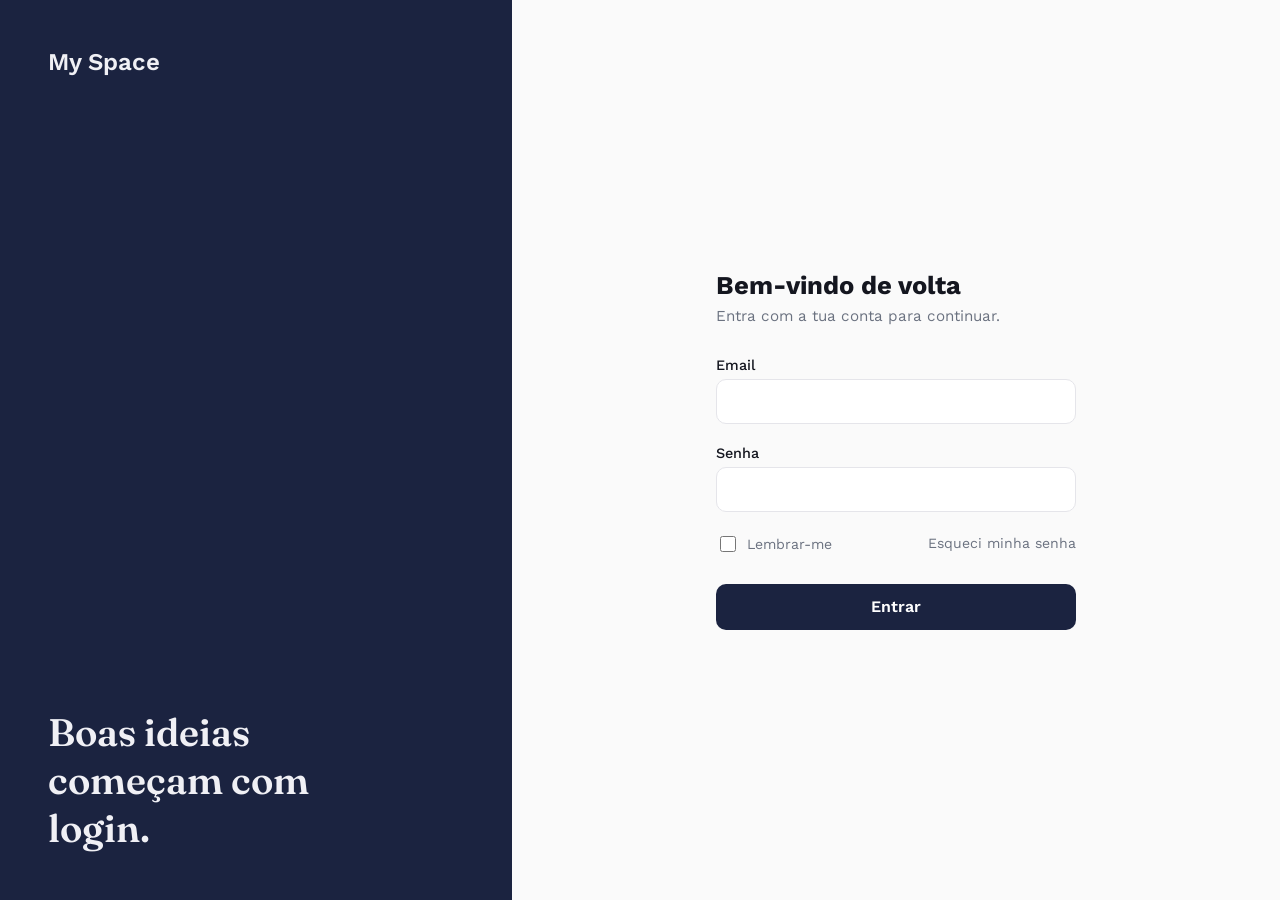
==== index.html @ aa0b4413 "add initial HTML and CSS for login page layout" ====
<!DOCTYPE html>
<html lang="pt">
<head>
  <meta charset="UTF-8">
  <meta name="viewport" content="width=device-width, initial-scale=1.0">
  <title>Login</title>
  <link rel="stylesheet" href="style.css">
</head>
<body>

  <div class="login-screen">

    <aside class="brand-panel">
      <p class="brand-mark">My Space</p>
      <h1 class="brand-headline">Boas ideias<br>começam com<br>login.</h1>
    </aside>

    <main class="form-panel">
      <form class="login-form" action="#" method="post">

        <h2>Bem-vindo de volta</h2>
        <p class="subtitle">Entra com a tua conta para continuar.</p>

        <div class="input-group">
          <label for="email">Email</label>
          <input type="email" id="email" name="email" autocomplete="email" required>
        </div>

        <div class="input-group">
          <label for="senha">Senha</label>
          <input type="password" id="senha" name="senha" autocomplete="current-password" required>
        </div>

        <div class="form-row">
          <label class="checkbox-label">
            <input type="checkbox" id="lembrar" name="lembrar">
            Lembrar-me
          </label>
          <a href="#" class="forgot-link">Esqueci minha senha</a>
        </div>

        <button type="submit">Entrar</button>

      </form>
    </main>

  </div>

</body>
</html>
---- style.css ----
@import url('https://fonts.googleapis.com/css2?family=Fraunces:wght@600&family=Work+Sans:wght@400;500;600&display=swap');

:root {
  --panel-dark: #1B2340;
  --panel-light: #FAFAFA;
  --text-dark: #14161F;
  --text-muted: #6B7280;
  --accent: #E3A83B;
  --border: #E5E5EA;
}

* {
  box-sizing: border-box;
}

body {
  margin: 0;
  font-family: 'Work Sans', sans-serif;
  color: var(--text-dark);
}

.login-screen {
  display: flex;
  min-height: 100vh;
}

/* --- Painel esquerdo: identidade --- */
.brand-panel {
  background: var(--panel-dark);
  color: #F0F0F5;
  flex: 0 0 40%;
  padding: 3rem;
  display: flex;
  flex-direction: column;
  justify-content: space-between;
}

.brand-mark {
  font-weight: 600;
  font-size: 1.5rem;
  margin: 0;
}

.brand-headline {
  font-family: 'Fraunces', serif;
  font-weight: 600;
  font-size: 2.4rem;
  line-height: 1.25;
  margin: 0;
}

/* --- Painel direito: formulário --- */
.form-panel {
  background: var(--panel-light);
  flex: 1;
  display: flex;
  align-items: center;
  justify-content: center;
  padding: 2rem;
}

.login-form {
  width: 100%;
  max-width: 360px;
}

.login-form h2 {
  margin: 0 0 0.4rem 0;
  font-size: 1.6rem;
}

.subtitle {
  margin: 0 0 2rem 0;
  color: var(--text-muted);
  font-size: 0.95rem;
}

.input-group {
  margin-bottom: 1.3rem;
}

.input-group label {
  display: block;
  margin-bottom: 0.4rem;
  font-size: 0.9rem;
  font-weight: 500;
}

.input-group input {
  width: 100%;
  padding: 0.75rem 1rem;
  border: 1px solid var(--border);
  border-radius: 10px;
  font-size: 1rem;
  font-family: inherit;
  transition: border-color 0.15s ease, box-shadow 0.15s ease;
}

.input-group input:focus {
  outline: none;
  border-color: var(--accent);
  box-shadow: 0 0 0 3px rgba(227, 168, 59, 0.25);
}

/* --- Lembrar-me + Esqueci minha senha --- */
.form-row {
  display: flex;
  align-items: center;
  justify-content: space-between;
  margin-bottom: 1.8rem;
  font-size: 0.88rem;
}

.checkbox-label {
  display: flex;
  align-items: center;
  gap: 0.5rem;
  color: var(--text-muted);
  cursor: pointer;
}

.checkbox-label input {
  accent-color: var(--accent);
  width: 16px;
  height: 16px;
}

.forgot-link {
  color: var(--text-muted);
  text-decoration: none;
  border-bottom: 1px solid transparent;
  transition: border-color 0.15s ease, color 0.15s ease;
}

.forgot-link:hover,
.forgot-link:focus-visible {
  color: var(--accent);
  border-color: var(--accent);
}

/* --- Botão --- */
button[type="submit"] {
  width: 100%;
  padding: 0.85rem;
  background: var(--panel-dark);
  color: #fff;
  border: none;
  border-radius: 10px;
  font-size: 1rem;
  font-weight: 600;
  font-family: inherit;
  cursor: pointer;
  transition: box-shadow 0.15s ease, transform 0.1s ease;
}

button[type="submit"]:hover {
  box-shadow: 0 6px 18px rgba(227, 168, 59, 0.35);
}

button[type="submit"]:focus-visible {
  outline: 2px solid var(--accent);
  outline-offset: 2px;
}

button[type="submit"]:active {
  transform: translateY(1px);
}

/* --- Responsivo: painel escuro vira faixa no topo --- */
@media (max-width: 768px) {
  .login-screen {
    flex-direction: column;
  }

  .brand-panel {
    flex: none;
    padding: 1.5rem;
  }

  .brand-headline {
    display: none;
  }

  .form-panel {
    padding: 2.5rem 1.5rem;
  }
}

@media (prefers-reduced-motion: reduce) {
  button[type="submit"],
  .forgot-link,
  .input-group input {
    transition: none;
  }
}
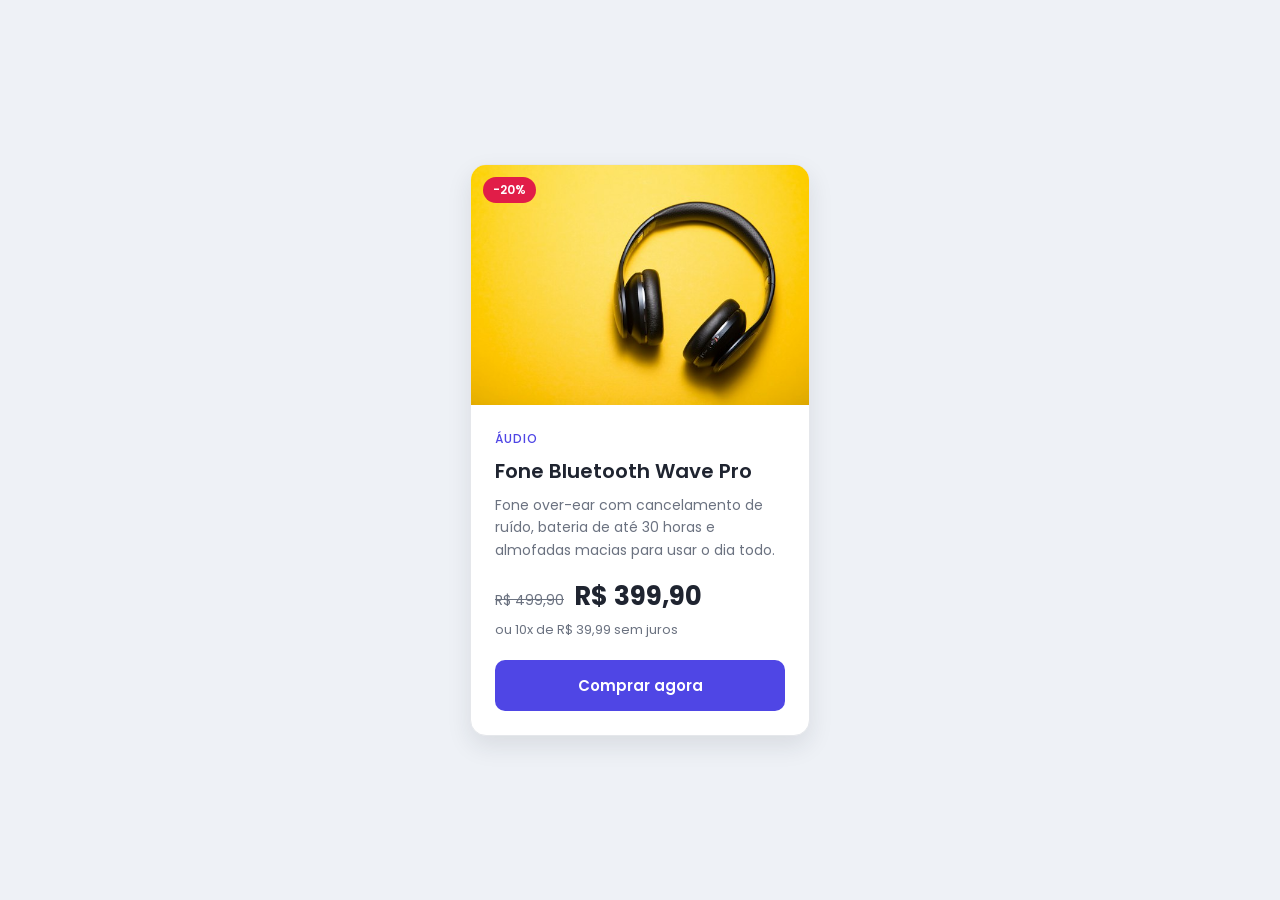
==== commit 8f56ff7f: "Create product card" ====
--- a/index.html
+++ b/index.html
@@ -1,50 +1,42 @@
 <!DOCTYPE html>
-<html lang="pt">
+<html lang="pt-BR">
 <head>
-  <meta charset="UTF-8">
-  <meta name="viewport" content="width=device-width, initial-scale=1.0">
-  <title>Login</title>
-  <link rel="stylesheet" href="style.css">
+    <meta charset="UTF-8">
+    <meta name="viewport" content="width=device-width, initial-scale=1.0">
+    <title>Card de Produto</title>
+
+    <link rel="preconnect" href="https://fonts.googleapis.com">
+    <link rel="preconnect" href="https://fonts.gstatic.com" crossorigin>
+    <link href="https://fonts.googleapis.com/css2?family=Poppins:wght@400;500;600;700&display=swap" rel="stylesheet">
+
+    <link rel="stylesheet" href="css/style.css">
 </head>
 <body>
 
-  <div class="login-screen">
+    <main class="container">
+        <article class="card">
+            <div class="card-imagem">
+                <span class="selo">-20%</span>
+                <img src="img/fone.jpg" alt="Fone de ouvido preto sobre fundo amarelo">
+            </div>
 
-    <aside class="brand-panel">
-      <p class="brand-mark">My Space</p>
-      <h1 class="brand-headline">Boas ideias<br>começam com<br>login.</h1>
-    </aside>
+            <div class="card-conteudo">
+                <span class="categoria">Áudio</span>
+                <h2 class="titulo">Fone Bluetooth Wave Pro</h2>
+                <p class="descricao">
+                    Fone over-ear com cancelamento de ruído, bateria de até 30 horas e almofadas macias para usar o dia todo.
+                </p>
 
-    <main class="form-panel">
-      <form class="login-form" action="#" method="post">
+                <div class="precos">
+                    <span class="preco-antigo">R$ 499,90</span>
+                    <span class="preco">R$ 399,90</span>
+                </div>
+                <p class="parcelas">ou 10x de R$ 39,99 sem juros</p>
 
-        <h2>Bem-vindo de volta</h2>
-        <p class="subtitle">Entra com a tua conta para continuar.</p>
-
-        <div class="input-group">
-          <label for="email">Email</label>
-          <input type="email" id="email" name="email" autocomplete="email" required>
-        </div>
-
-        <div class="input-group">
-          <label for="senha">Senha</label>
-          <input type="password" id="senha" name="senha" autocomplete="current-password" required>
-        </div>
-
-        <div class="form-row">
-          <label class="checkbox-label">
-            <input type="checkbox" id="lembrar" name="lembrar">
-            Lembrar-me
-          </label>
-          <a href="#" class="forgot-link">Esqueci minha senha</a>
-        </div>
-
-        <button type="submit">Entrar</button>
-
-      </form>
+                <button class="botao" type="button">Comprar agora</button>
+            </div>
+        </article>
     </main>
-
-  </div>
 
 </body>
 </html>
--- a/css/style.css
+++ b/css/style.css
@@ -0,0 +1,170 @@
+/* reset basico */
+* {
+    margin: 0;
+    padding: 0;
+    box-sizing: border-box;
+}
+
+:root {
+    --cor-fundo: #eef1f6;
+    --cor-card: #ffffff;
+    --cor-texto: #1f2430;
+    --cor-texto-suave: #6b7280;
+    --cor-principal: #4f46e5;
+    --cor-principal-hover: #4338ca;
+    --cor-destaque: #e11d48;
+}
+
+body {
+    font-family: 'Poppins', sans-serif;
+    background-color: var(--cor-fundo);
+    color: var(--cor-texto);
+    min-height: 100vh;
+}
+
+.container {
+    min-height: 100vh;
+    display: flex;
+    justify-content: center;
+    align-items: center;
+    padding: 40px 16px;
+}
+
+/* card */
+.card {
+    width: 100%;
+    max-width: 340px;
+    background-color: var(--cor-card);
+    border: 1px solid #e5e7eb;
+    border-radius: 16px;
+    box-shadow: 0 10px 25px rgba(31, 36, 48, 0.1);
+    overflow: hidden;
+    transition: transform 0.3s, box-shadow 0.3s;
+}
+
+.card:hover {
+    transform: translateY(-6px);
+    box-shadow: 0 18px 35px rgba(31, 36, 48, 0.18);
+}
+
+.card-imagem {
+    position: relative;
+    background-color: #f3f4f6;
+}
+
+.card-imagem img {
+    display: block;
+    width: 100%;
+    height: 240px;
+    object-fit: cover;
+}
+
+.selo {
+    position: absolute;
+    top: 12px;
+    left: 12px;
+    padding: 4px 10px;
+    background-color: var(--cor-destaque);
+    color: #fff;
+    font-size: 12px;
+    font-weight: 600;
+    border-radius: 20px;
+}
+
+.card-conteudo {
+    padding: 20px 24px 24px;
+}
+
+.categoria {
+    display: inline-block;
+    margin-bottom: 8px;
+    font-size: 12px;
+    font-weight: 500;
+    color: var(--cor-principal);
+    text-transform: uppercase;
+    letter-spacing: 1px;
+}
+
+.titulo {
+    margin-bottom: 8px;
+    font-size: 20px;
+    font-weight: 600;
+}
+
+.descricao {
+    margin-bottom: 16px;
+    font-size: 14px;
+    line-height: 1.6;
+    color: var(--cor-texto-suave);
+}
+
+.precos {
+    display: flex;
+    align-items: baseline;
+    gap: 10px;
+}
+
+.preco-antigo {
+    font-size: 14px;
+    color: var(--cor-texto-suave);
+    text-decoration: line-through;
+}
+
+.preco {
+    font-size: 26px;
+    font-weight: 700;
+    color: var(--cor-texto);
+}
+
+.parcelas {
+    margin: 4px 0 20px;
+    font-size: 13px;
+    color: var(--cor-texto-suave);
+}
+
+.botao {
+    width: 100%;
+    padding: 14px;
+    border: none;
+    border-radius: 10px;
+    background-color: var(--cor-principal);
+    color: #fff;
+    font-family: inherit;
+    font-size: 15px;
+    font-weight: 600;
+    cursor: pointer;
+    transition: background-color 0.2s, transform 0.2s;
+}
+
+.botao:hover {
+    background-color: var(--cor-principal-hover);
+    transform: scale(1.02);
+}
+
+.botao:active {
+    transform: scale(0.98);
+}
+
+.botao:focus-visible {
+    outline: 3px solid #a5b4fc;
+    outline-offset: 2px;
+}
+
+/* telas pequenas */
+@media (max-width: 400px) {
+    .card-imagem img {
+        height: 200px;
+    }
+
+    .card-conteudo {
+        padding: 16px;
+    }
+
+    .titulo {
+        font-size: 18px;
+    }
+
+    .preco {
+        font-size: 22px;
+    }
+}
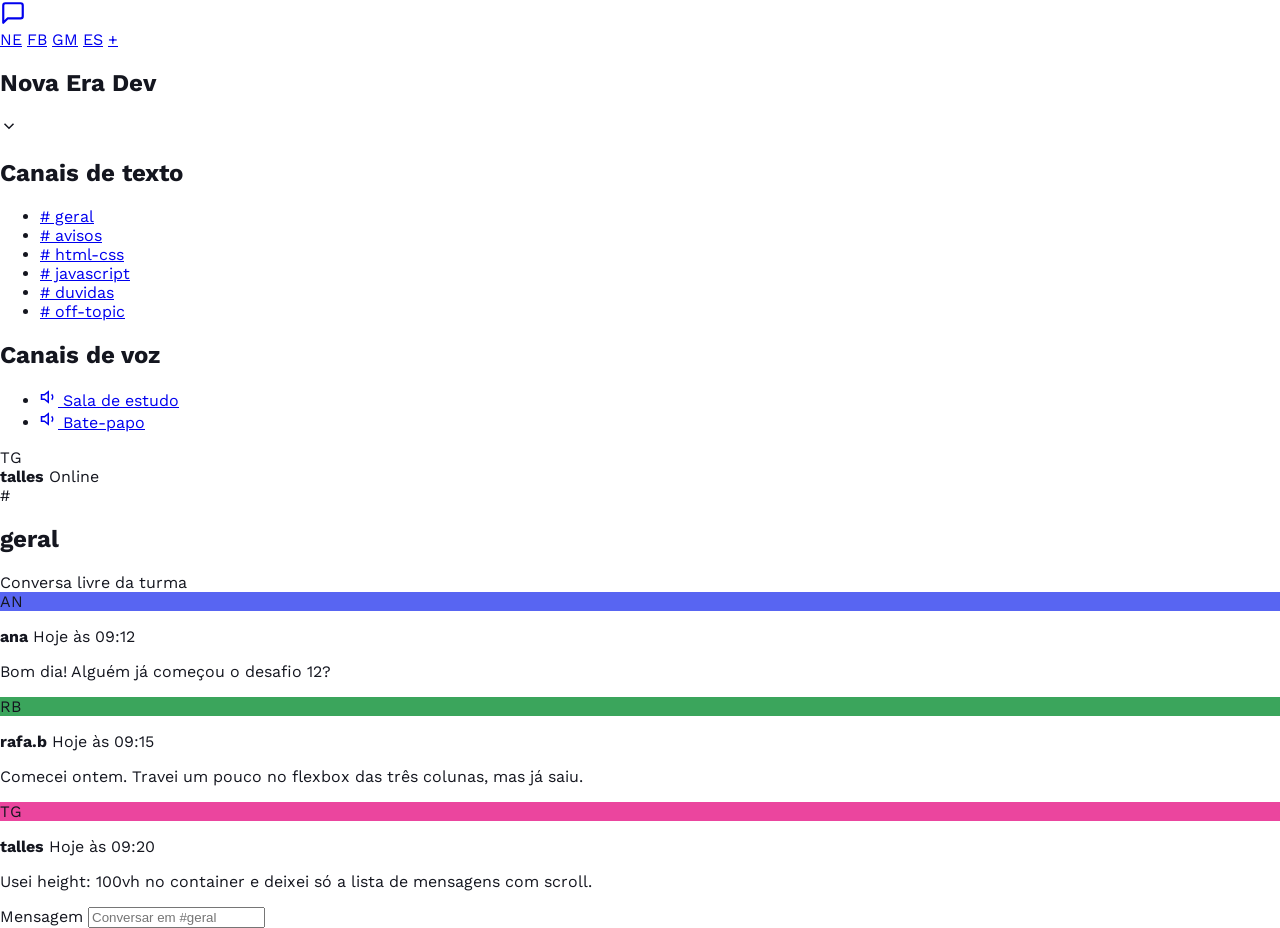
==== commit ab55d6ac: "add initial HTML structure for Discord clone" ====
--- a/index.html
+++ b/index.html
@@ -1,42 +1,131 @@
 <!DOCTYPE html>
 <html lang="pt-BR">
 <head>
-    <meta charset="UTF-8">
-    <meta name="viewport" content="width=device-width, initial-scale=1.0">
-    <title>Card de Produto</title>
-
-    <link rel="preconnect" href="https://fonts.googleapis.com">
-    <link rel="preconnect" href="https://fonts.gstatic.com" crossorigin>
-    <link href="https://fonts.googleapis.com/css2?family=Poppins:wght@400;500;600;700&display=swap" rel="stylesheet">
-
-    <link rel="stylesheet" href="css/style.css">
+  <meta charset="UTF-8">
+  <meta name="viewport" content="width=device-width, initial-scale=1.0">
+  <title>Discord Clone</title>
+  <link rel="preconnect" href="https://fonts.googleapis.com">
+  <link rel="preconnect" href="https://fonts.gstatic.com" crossorigin>
+  <link href="https://fonts.googleapis.com/css2?family=Noto+Sans:wght@400;500;600;700&display=swap" rel="stylesheet">
+  <link rel="stylesheet" href="style.css">
 </head>
 <body>
+  <div class="app">
 
-    <main class="container">
-        <article class="card">
-            <div class="card-imagem">
-                <span class="selo">-20%</span>
-                <img src="img/fone.jpg" alt="Fone de ouvido preto sobre fundo amarelo">
-            </div>
+    <!-- coluna 1: servidores -->
+    <nav class="servers" aria-label="Servidores">
+      <a href="#" class="server-icon home" title="Mensagens diretas">
+        <svg width="26" height="26" viewBox="0 0 24 24" fill="none" stroke="currentColor" stroke-width="2" stroke-linecap="round" stroke-linejoin="round" aria-hidden="true">
+          <path d="M21 15a2 2 0 0 1-2 2H7l-4 4V5a2 2 0 0 1 2-2h14a2 2 0 0 1 2 2z"/>
+        </svg>
+      </a>
 
-            <div class="card-conteudo">
-                <span class="categoria">Áudio</span>
-                <h2 class="titulo">Fone Bluetooth Wave Pro</h2>
-                <p class="descricao">
-                    Fone over-ear com cancelamento de ruído, bateria de até 30 horas e almofadas macias para usar o dia todo.
-                </p>
+      <div class="servers-divider"></div>
 
-                <div class="precos">
-                    <span class="preco-antigo">R$ 499,90</span>
-                    <span class="preco">R$ 399,90</span>
-                </div>
-                <p class="parcelas">ou 10x de R$ 39,99 sem juros</p>
+      <a href="#" class="server-icon active" title="Nova Era Dev">NE</a>
+      <a href="#" class="server-icon" title="Front-end Brasil">FB</a>
+      <a href="#" class="server-icon" title="Games">GM</a>
+      <a href="#" class="server-icon" title="Estudos">ES</a>
 
-                <button class="botao" type="button">Comprar agora</button>
-            </div>
+      <a href="#" class="server-icon add" title="Adicionar servidor">+</a>
+    </nav>
+
+    <!-- coluna 2: canais -->
+    <aside class="channels">
+      <header class="channels-header">
+        <h1>Nova Era Dev</h1>
+        <svg width="18" height="18" viewBox="0 0 24 24" fill="none" stroke="currentColor" stroke-width="2" aria-hidden="true">
+          <polyline points="6 9 12 15 18 9"/>
+        </svg>
+      </header>
+
+      <div class="channels-list">
+        <section class="channel-group">
+          <h2 class="channel-group-title">Canais de texto</h2>
+          <ul>
+            <li><a href="#" class="channel active"><span class="hash">#</span> geral</a></li>
+            <li><a href="#" class="channel"><span class="hash">#</span> avisos</a></li>
+            <li><a href="#" class="channel"><span class="hash">#</span> html-css</a></li>
+            <li><a href="#" class="channel"><span class="hash">#</span> javascript</a></li>
+            <li><a href="#" class="channel"><span class="hash">#</span> duvidas</a></li>
+            <li><a href="#" class="channel"><span class="hash">#</span> off-topic</a></li>
+          </ul>
+        </section>
+
+        <section class="channel-group">
+          <h2 class="channel-group-title">Canais de voz</h2>
+          <ul>
+            <li>
+              <a href="#" class="channel">
+                <svg width="18" height="18" viewBox="0 0 24 24" fill="none" stroke="currentColor" stroke-width="2" aria-hidden="true">
+                  <polygon points="11 5 6 9 2 9 2 15 6 15 11 19 11 5"/>
+                  <path d="M15.5 8.5a5 5 0 0 1 0 7"/>
+                </svg>
+                Sala de estudo
+              </a>
+            </li>
+            <li>
+              <a href="#" class="channel">
+                <svg width="18" height="18" viewBox="0 0 24 24" fill="none" stroke="currentColor" stroke-width="2" aria-hidden="true">
+                  <polygon points="11 5 6 9 2 9 2 15 6 15 11 19 11 5"/>
+                  <path d="M15.5 8.5a5 5 0 0 1 0 7"/>
+                </svg>
+                Bate-papo
+              </a>
+            </li>
+          </ul>
+        </section>
+      </div>
+
+      <footer class="user-panel">
+        <div class="avatar">TG</div>
+        <div class="user-info">
+          <strong>talles</strong>
+          <span>Online</span>
+        </div>
+      </footer>
+    </aside>
+
+    <!-- coluna 3: area principal -->
+    <main class="chat">
+      <header class="chat-header">
+        <span class="hash">#</span>
+        <h2>geral</h2>
+        <span class="chat-topic">Conversa livre da turma</span>
+      </header>
+
+      <div class="messages">
+        <article class="message">
+          <div class="avatar" style="background:#5865f2">AN</div>
+          <div>
+            <p class="message-meta"><strong>ana</strong> <time>Hoje às 09:12</time></p>
+            <p>Bom dia! Alguém já começou o desafio 12?</p>
+          </div>
         </article>
+
+        <article class="message">
+          <div class="avatar" style="background:#3ba55c">RB</div>
+          <div>
+            <p class="message-meta"><strong>rafa.b</strong> <time>Hoje às 09:15</time></p>
+            <p>Comecei ontem. Travei um pouco no flexbox das três colunas, mas já saiu.</p>
+          </div>
+        </article>
+
+        <article class="message">
+          <div class="avatar" style="background:#eb459e">TG</div>
+          <div>
+            <p class="message-meta"><strong>talles</strong> <time>Hoje às 09:20</time></p>
+            <p>Usei height: 100vh no container e deixei só a lista de mensagens com scroll.</p>
+          </div>
+        </article>
+      </div>
+
+      <form class="message-form" onsubmit="return false">
+        <label for="msg" class="sr-only">Mensagem</label>
+        <input type="text" id="msg" placeholder="Conversar em #geral">
+      </form>
     </main>
 
+  </div>
 </body>
 </html>
--- a/style.css
+++ b/style.css
@@ -0,0 +1,195 @@
+@import url('https://fonts.googleapis.com/css2?family=Fraunces:wght@600&family=Work+Sans:wght@400;500;600&display=swap');
+
+:root {
+  --panel-dark: #1B2340;
+  --panel-light: #FAFAFA;
+  --text-dark: #14161F;
+  --text-muted: #6B7280;
+  --accent: #E3A83B;
+  --border: #E5E5EA;
+}
+
+* {
+  box-sizing: border-box;
+}
+
+body {
+  margin: 0;
+  font-family: 'Work Sans', sans-serif;
+  color: var(--text-dark);
+}
+
+.login-screen {
+  display: flex;
+  min-height: 100vh;
+}
+
+/* --- Painel esquerdo: identidade --- */
+.brand-panel {
+  background: var(--panel-dark);
+  color: #F0F0F5;
+  flex: 0 0 40%;
+  padding: 3rem;
+  display: flex;
+  flex-direction: column;
+  justify-content: space-between;
+}
+
+.brand-mark {
+  font-weight: 600;
+  font-size: 1.5rem;
+  margin: 0;
+}
+
+.brand-headline {
+  font-family: 'Fraunces', serif;
+  font-weight: 600;
+  font-size: 2.4rem;
+  line-height: 1.25;
+  margin: 0;
+}
+
+/* --- Painel direito: formulário --- */
+.form-panel {
+  background: var(--panel-light);
+  flex: 1;
+  display: flex;
+  align-items: center;
+  justify-content: center;
+  padding: 2rem;
+}
+
+.login-form {
+  width: 100%;
+  max-width: 360px;
+}
+
+.login-form h2 {
+  margin: 0 0 0.4rem 0;
+  font-size: 1.6rem;
+}
+
+.subtitle {
+  margin: 0 0 2rem 0;
+  color: var(--text-muted);
+  font-size: 0.95rem;
+}
+
+.input-group {
+  margin-bottom: 1.3rem;
+}
+
+.input-group label {
+  display: block;
+  margin-bottom: 0.4rem;
+  font-size: 0.9rem;
+  font-weight: 500;
+}
+
+.input-group input {
+  width: 100%;
+  padding: 0.75rem 1rem;
+  border: 1px solid var(--border);
+  border-radius: 10px;
+  font-size: 1rem;
+  font-family: inherit;
+  transition: border-color 0.15s ease, box-shadow 0.15s ease;
+}
+
+.input-group input:focus {
+  outline: none;
+  border-color: var(--accent);
+  box-shadow: 0 0 0 3px rgba(227, 168, 59, 0.25);
+}
+
+/* --- Lembrar-me + Esqueci minha senha --- */
+.form-row {
+  display: flex;
+  align-items: center;
+  justify-content: space-between;
+  margin-bottom: 1.8rem;
+  font-size: 0.88rem;
+}
+
+.checkbox-label {
+  display: flex;
+  align-items: center;
+  gap: 0.5rem;
+  color: var(--text-muted);
+  cursor: pointer;
+}
+
+.checkbox-label input {
+  accent-color: var(--accent);
+  width: 16px;
+  height: 16px;
+}
+
+.forgot-link {
+  color: var(--text-muted);
+  text-decoration: none;
+  border-bottom: 1px solid transparent;
+  transition: border-color 0.15s ease, color 0.15s ease;
+}
+
+.forgot-link:hover,
+.forgot-link:focus-visible {
+  color: var(--accent);
+  border-color: var(--accent);
+}
+
+/* --- Botão --- */
+button[type="submit"] {
+  width: 100%;
+  padding: 0.85rem;
+  background: var(--panel-dark);
+  color: #fff;
+  border: none;
+  border-radius: 10px;
+  font-size: 1rem;
+  font-weight: 600;
+  font-family: inherit;
+  cursor: pointer;
+  transition: box-shadow 0.15s ease, transform 0.1s ease;
+}
+
+button[type="submit"]:hover {
+  box-shadow: 0 6px 18px rgba(227, 168, 59, 0.35);
+}
+
+button[type="submit"]:focus-visible {
+  outline: 2px solid var(--accent);
+  outline-offset: 2px;
+}
+
+button[type="submit"]:active {
+  transform: translateY(1px);
+}
+
+/* --- Responsivo: painel escuro vira faixa no topo --- */
+@media (max-width: 768px) {
+  .login-screen {
+    flex-direction: column;
+  }
+
+  .brand-panel {
+    flex: none;
+    padding: 1.5rem;
+  }
+
+  .brand-headline {
+    display: none;
+  }
+
+  .form-panel {
+    padding: 2.5rem 1.5rem;
+  }
+}
+
+@media (prefers-reduced-motion: reduce) {
+  button[type="submit"],
+  .forgot-link,
+  .input-group input {
+    transition: none;
+  }
+}
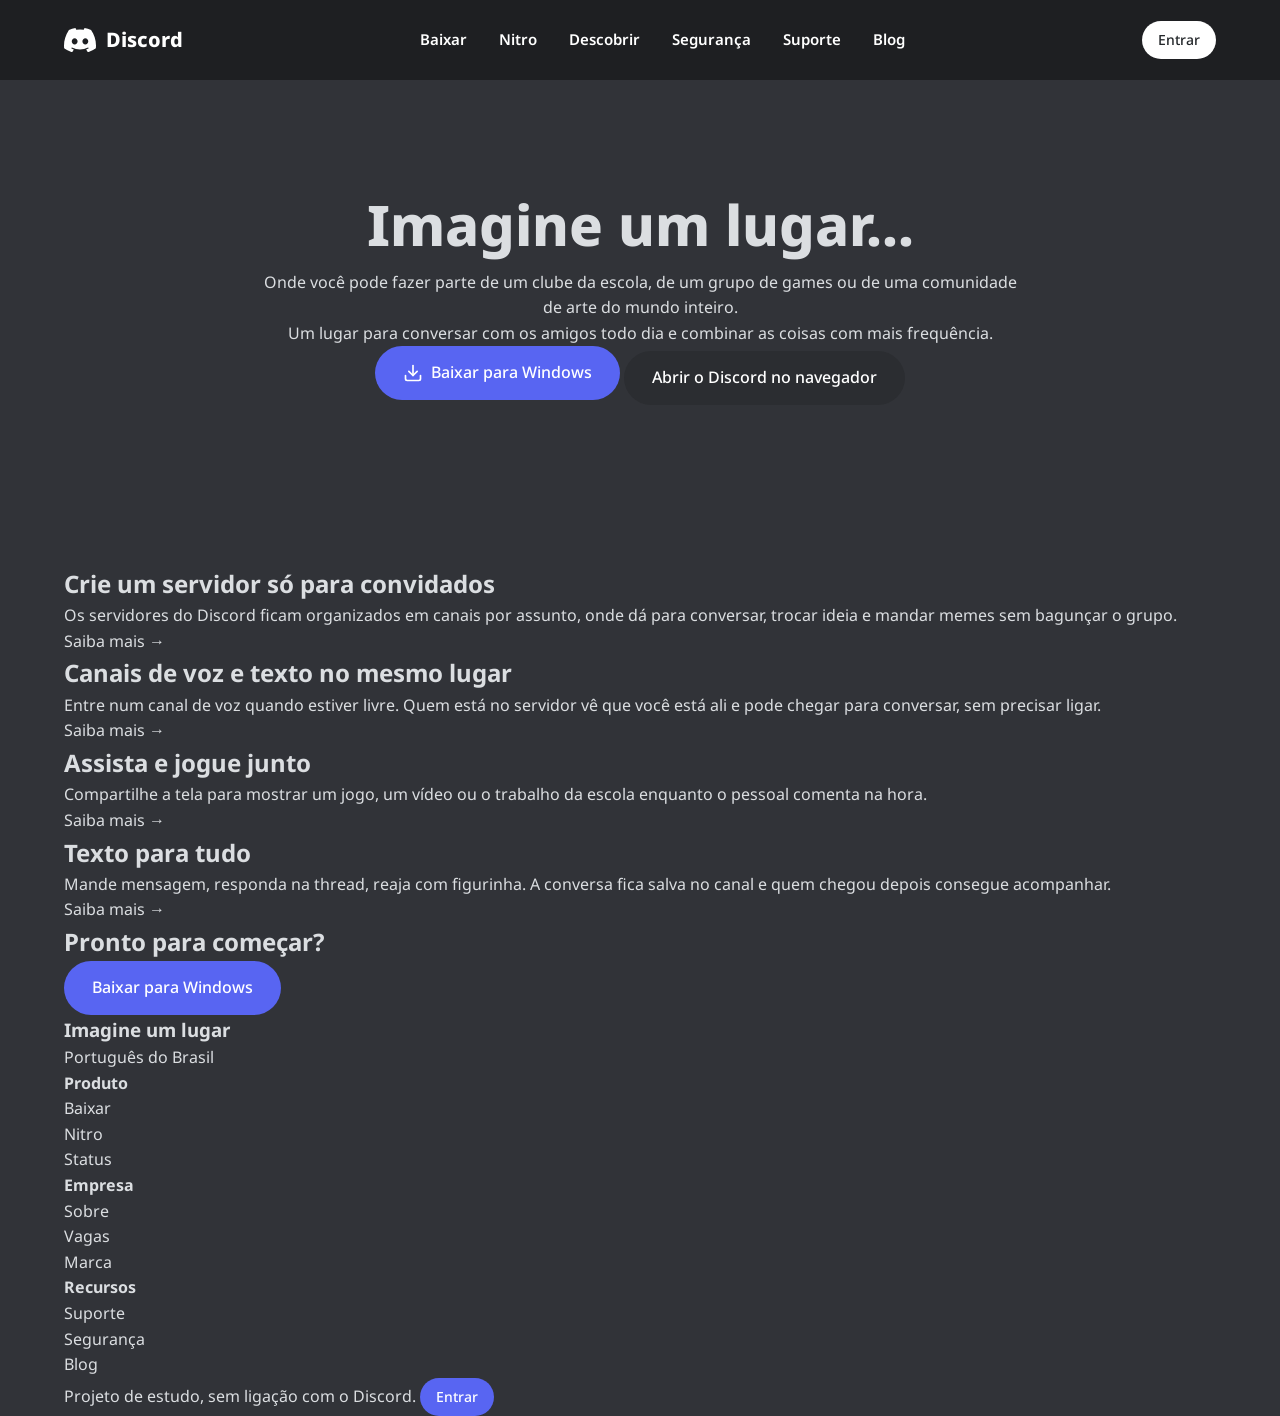
==== commit 835090db: "update README and add HTML/CSS structure for Discord clone project" ====
--- a/index.html
+++ b/index.html
@@ -3,129 +3,148 @@
 <head>
   <meta charset="UTF-8">
   <meta name="viewport" content="width=device-width, initial-scale=1.0">
-  <title>Discord Clone</title>
+  <title>Discord | Seu lugar para conversar</title>
   <link rel="preconnect" href="https://fonts.googleapis.com">
   <link rel="preconnect" href="https://fonts.gstatic.com" crossorigin>
-  <link href="https://fonts.googleapis.com/css2?family=Noto+Sans:wght@400;500;600;700&display=swap" rel="stylesheet">
-  <link rel="stylesheet" href="style.css">
+  <link href="https://fonts.googleapis.com/css2?family=Noto+Sans:wght@400;500;600;700;800&display=swap" rel="stylesheet">
+  <link rel="stylesheet" href="css/style.css">
 </head>
 <body>
-  <div class="app">
 
-    <!-- coluna 1: servidores -->
-    <nav class="servers" aria-label="Servidores">
-      <a href="#" class="server-icon home" title="Mensagens diretas">
-        <svg width="26" height="26" viewBox="0 0 24 24" fill="none" stroke="currentColor" stroke-width="2" stroke-linecap="round" stroke-linejoin="round" aria-hidden="true">
-          <path d="M21 15a2 2 0 0 1-2 2H7l-4 4V5a2 2 0 0 1 2-2h14a2 2 0 0 1 2 2z"/>
+  <header class="navbar">
+    <div class="container navbar-content">
+      <a href="index.html" class="logo">
+        <svg width="32" height="24" viewBox="0 0 24 18" fill="currentColor" aria-hidden="true">
+          <path d="M20.3 1.5A19.6 19.6 0 0 0 15.4 0l-.6 1.3a18 18 0 0 0-5.6 0L8.6 0a19.6 19.6 0 0 0-4.9 1.5C.6 6.2-.3 10.7.1 15.2a19.8 19.8 0 0 0 6 3l1.3-2.1a12.8 12.8 0 0 1-2-1l.5-.4a14 14 0 0 0 12.2 0l.5.4-2 1 1.3 2.1a19.7 19.7 0 0 0 6-3c.5-5.2-.9-9.7-3.6-13.7ZM8 12.4c-1.2 0-2.2-1.1-2.2-2.4S6.8 7.6 8 7.6s2.2 1.1 2.2 2.4-1 2.4-2.2 2.4Zm8 0c-1.2 0-2.2-1.1-2.2-2.4s1-2.4 2.2-2.4 2.2 1.1 2.2 2.4-1 2.4-2.2 2.4Z"/>
         </svg>
+        Discord
       </a>
 
-      <div class="servers-divider"></div>
+      <nav>
+        <ul class="nav-links">
+          <li><a href="#baixar">Baixar</a></li>
+          <li><a href="#recursos">Nitro</a></li>
+          <li><a href="#recursos">Descobrir</a></li>
+          <li><a href="#rodape">Segurança</a></li>
+          <li><a href="#rodape">Suporte</a></li>
+          <li><a href="#rodape">Blog</a></li>
+        </ul>
+      </nav>
 
-      <a href="#" class="server-icon active" title="Nova Era Dev">NE</a>
-      <a href="#" class="server-icon" title="Front-end Brasil">FB</a>
-      <a href="#" class="server-icon" title="Games">GM</a>
-      <a href="#" class="server-icon" title="Estudos">ES</a>
+      <a href="app.html" class="btn btn-light btn-small">Entrar</a>
+    </div>
+  </header>
 
-      <a href="#" class="server-icon add" title="Adicionar servidor">+</a>
-    </nav>
+  <main>
+    <section class="hero" id="baixar">
+      <div class="container hero-content">
+        <h1>Imagine um lugar...</h1>
+        <p class="hero-subtitle">
+          Onde você pode fazer parte de um clube da escola, de um grupo de games
+          ou de uma comunidade de arte do mundo inteiro.
+        </p>
+        <p class="hero-text">
+          Um lugar para conversar com os amigos todo dia e combinar as coisas com mais frequência.
+        </p>
+        <div class="hero-buttons">
+          <a href="#" class="btn btn-primary">
+            <svg width="20" height="20" viewBox="0 0 24 24" fill="none" stroke="currentColor" stroke-width="2" stroke-linecap="round" stroke-linejoin="round" aria-hidden="true">
+              <path d="M21 15v4a2 2 0 0 1-2 2H5a2 2 0 0 1-2-2v-4"/>
+              <polyline points="7 10 12 15 17 10"/>
+              <line x1="12" y1="15" x2="12" y2="3"/>
+            </svg>
+            Baixar para Windows
+          </a>
+          <a href="app.html" class="btn btn-dark">Abrir o Discord no navegador</a>
+        </div>
+      </div>
+    </section>
 
-    <!-- coluna 2: canais -->
-    <aside class="channels">
-      <header class="channels-header">
-        <h1>Nova Era Dev</h1>
-        <svg width="18" height="18" viewBox="0 0 24 24" fill="none" stroke="currentColor" stroke-width="2" aria-hidden="true">
-          <polyline points="6 9 12 15 18 9"/>
-        </svg>
-      </header>
-
-      <div class="channels-list">
-        <section class="channel-group">
-          <h2 class="channel-group-title">Canais de texto</h2>
-          <ul>
-            <li><a href="#" class="channel active"><span class="hash">#</span> geral</a></li>
-            <li><a href="#" class="channel"><span class="hash">#</span> avisos</a></li>
-            <li><a href="#" class="channel"><span class="hash">#</span> html-css</a></li>
-            <li><a href="#" class="channel"><span class="hash">#</span> javascript</a></li>
-            <li><a href="#" class="channel"><span class="hash">#</span> duvidas</a></li>
-            <li><a href="#" class="channel"><span class="hash">#</span> off-topic</a></li>
-          </ul>
-        </section>
-
-        <section class="channel-group">
-          <h2 class="channel-group-title">Canais de voz</h2>
-          <ul>
-            <li>
-              <a href="#" class="channel">
-                <svg width="18" height="18" viewBox="0 0 24 24" fill="none" stroke="currentColor" stroke-width="2" aria-hidden="true">
-                  <polygon points="11 5 6 9 2 9 2 15 6 15 11 19 11 5"/>
-                  <path d="M15.5 8.5a5 5 0 0 1 0 7"/>
-                </svg>
-                Sala de estudo
-              </a>
-            </li>
-            <li>
-              <a href="#" class="channel">
-                <svg width="18" height="18" viewBox="0 0 24 24" fill="none" stroke="currentColor" stroke-width="2" aria-hidden="true">
-                  <polygon points="11 5 6 9 2 9 2 15 6 15 11 19 11 5"/>
-                  <path d="M15.5 8.5a5 5 0 0 1 0 7"/>
-                </svg>
-                Bate-papo
-              </a>
-            </li>
-          </ul>
-        </section>
-      </div>
-
-      <footer class="user-panel">
-        <div class="avatar">TG</div>
-        <div class="user-info">
-          <strong>talles</strong>
-          <span>Online</span>
-        </div>
-      </footer>
-    </aside>
-
-    <!-- coluna 3: area principal -->
-    <main class="chat">
-      <header class="chat-header">
-        <span class="hash">#</span>
-        <h2>geral</h2>
-        <span class="chat-topic">Conversa livre da turma</span>
-      </header>
-
-      <div class="messages">
-        <article class="message">
-          <div class="avatar" style="background:#5865f2">AN</div>
-          <div>
-            <p class="message-meta"><strong>ana</strong> <time>Hoje às 09:12</time></p>
-            <p>Bom dia! Alguém já começou o desafio 12?</p>
+    <section class="features" id="recursos">
+      <div class="container features-grid">
+        <article class="card">
+          <div class="card-img card-img-1"></div>
+          <div class="card-body">
+            <h2>Crie um servidor só para convidados</h2>
+            <p>Os servidores do Discord ficam organizados em canais por assunto, onde dá para conversar, trocar ideia e mandar memes sem bagunçar o grupo.</p>
+            <a href="app.html" class="card-link">Saiba mais &rarr;</a>
           </div>
         </article>
 
-        <article class="message">
-          <div class="avatar" style="background:#3ba55c">RB</div>
-          <div>
-            <p class="message-meta"><strong>rafa.b</strong> <time>Hoje às 09:15</time></p>
-            <p>Comecei ontem. Travei um pouco no flexbox das três colunas, mas já saiu.</p>
+        <article class="card">
+          <div class="card-img card-img-2"></div>
+          <div class="card-body">
+            <h2>Canais de voz e texto no mesmo lugar</h2>
+            <p>Entre num canal de voz quando estiver livre. Quem está no servidor vê que você está ali e pode chegar para conversar, sem precisar ligar.</p>
+            <a href="app.html" class="card-link">Saiba mais &rarr;</a>
           </div>
         </article>
 
-        <article class="message">
-          <div class="avatar" style="background:#eb459e">TG</div>
-          <div>
-            <p class="message-meta"><strong>talles</strong> <time>Hoje às 09:20</time></p>
-            <p>Usei height: 100vh no container e deixei só a lista de mensagens com scroll.</p>
+        <article class="card">
+          <div class="card-img card-img-3"></div>
+          <div class="card-body">
+            <h2>Assista e jogue junto</h2>
+            <p>Compartilhe a tela para mostrar um jogo, um vídeo ou o trabalho da escola enquanto o pessoal comenta na hora.</p>
+            <a href="app.html" class="card-link">Saiba mais &rarr;</a>
+          </div>
+        </article>
+
+        <article class="card">
+          <div class="card-img card-img-4"></div>
+          <div class="card-body">
+            <h2>Texto para tudo</h2>
+            <p>Mande mensagem, responda na thread, reaja com figurinha. A conversa fica salva no canal e quem chegou depois consegue acompanhar.</p>
+            <a href="app.html" class="card-link">Saiba mais &rarr;</a>
           </div>
         </article>
       </div>
+    </section>
 
-      <form class="message-form" onsubmit="return false">
-        <label for="msg" class="sr-only">Mensagem</label>
-        <input type="text" id="msg" placeholder="Conversar em #geral">
-      </form>
-    </main>
+    <section class="cta">
+      <div class="container">
+        <h2>Pronto para começar?</h2>
+        <a href="#" class="btn btn-primary">Baixar para Windows</a>
+      </div>
+    </section>
+  </main>
 
-  </div>
+  <footer class="footer" id="rodape">
+    <div class="container footer-grid">
+      <div>
+        <h3 class="footer-title">Imagine um lugar</h3>
+        <p class="footer-lang">Português do Brasil</p>
+      </div>
+      <div>
+        <h4>Produto</h4>
+        <ul>
+          <li><a href="#baixar">Baixar</a></li>
+          <li><a href="#recursos">Nitro</a></li>
+          <li><a href="#">Status</a></li>
+        </ul>
+      </div>
+      <div>
+        <h4>Empresa</h4>
+        <ul>
+          <li><a href="#">Sobre</a></li>
+          <li><a href="#">Vagas</a></li>
+          <li><a href="#">Marca</a></li>
+        </ul>
+      </div>
+      <div>
+        <h4>Recursos</h4>
+        <ul>
+          <li><a href="#">Suporte</a></li>
+          <li><a href="#">Segurança</a></li>
+          <li><a href="#">Blog</a></li>
+        </ul>
+      </div>
+    </div>
+
+    <div class="container footer-bottom">
+      <span>Projeto de estudo, sem ligação com o Discord.</span>
+      <a href="app.html" class="btn btn-primary btn-small">Entrar</a>
+    </div>
+  </footer>
+
 </body>
 </html>
--- a/css/style.css
+++ b/css/style.css
@@ -0,0 +1,150 @@
+:root {
+  --blurple: #5865f2;
+  --blurple-hover: #4752c4;
+  --bg-dark: #1e1f22;
+  --bg-card: #2b2d31;
+  --bg-section: #313338;
+  --text: #dbdee1;
+  --text-muted: #b5bac1;
+  --white: #ffffff;
+}
+
+* {
+  margin: 0;
+  padding: 0;
+  box-sizing: border-box;
+}
+
+html {
+  scroll-behavior: smooth;
+}
+
+body {
+  font-family: "Noto Sans", sans-serif;
+  background: var(--bg-section);
+  color: var(--text);
+  line-height: 1.6;
+}
+
+a {
+  color: inherit;
+  text-decoration: none;
+}
+
+ul {
+  list-style: none;
+}
+
+.container {
+  width: 100%;
+  max-width: 1200px;
+  margin: 0 auto;
+  padding: 0 24px;
+}
+
+/* ---------- botoes ---------- */
+
+.btn {
+  display: inline-flex;
+  align-items: center;
+  gap: 8px;
+  padding: 14px 28px;
+  border-radius: 28px;
+  font-size: 16px;
+  font-weight: 500;
+  transition: background 0.2s, box-shadow 0.2s, color 0.2s;
+}
+
+.btn-small {
+  padding: 8px 16px;
+  font-size: 14px;
+}
+
+.btn-primary {
+  background: var(--blurple);
+  color: var(--white);
+}
+
+.btn-primary:hover {
+  background: var(--blurple-hover);
+  box-shadow: 0 8px 15px rgba(0, 0, 0, 0.25);
+}
+
+.btn-dark {
+  background: var(--bg-card);
+  color: var(--white);
+}
+
+.btn-dark:hover {
+  background: #404249;
+  box-shadow: 0 8px 15px rgba(0, 0, 0, 0.25);
+}
+
+.btn-light {
+  background: var(--white);
+  color: #23272a;
+}
+
+.btn-light:hover {
+  color: var(--blurple);
+  box-shadow: 0 8px 15px rgba(0, 0, 0, 0.25);
+}
+
+/* ---------- navbar ---------- */
+
+.navbar {
+  position: sticky;
+  top: 0;
+  z-index: 10;
+  background: var(--bg-dark);
+}
+
+.navbar-content {
+  height: 80px;
+  display: flex;
+  align-items: center;
+  justify-content: space-between;
+}
+
+.logo {
+  display: flex;
+  align-items: center;
+  gap: 10px;
+  font-size: 20px;
+  font-weight: 800;
+  color: var(--white);
+}
+
+.nav-links {
+  display: flex;
+  gap: 32px;
+}
+
+.nav-links a {
+  font-weight: 600;
+  font-size: 15px;
+  color: var(--white);
+}
+
+.nav-links a:hover {
+  text-decoration: underline;
+}
+
+/* ---------- hero ---------- */
+
+.hero {
+  background-image: url("../img/hero-bg.svg");
+  background-size: cover;
+  background-position: center bottom;
+  background-repeat: no-repeat;
+  padding: 100px 0 160px;
+}
+
+.hero-content {
+  max-width: 820px;
+  text-align: center;
+}
+
+.hero h1 {
+  font-size: 56px;
+  font-weight: 800;
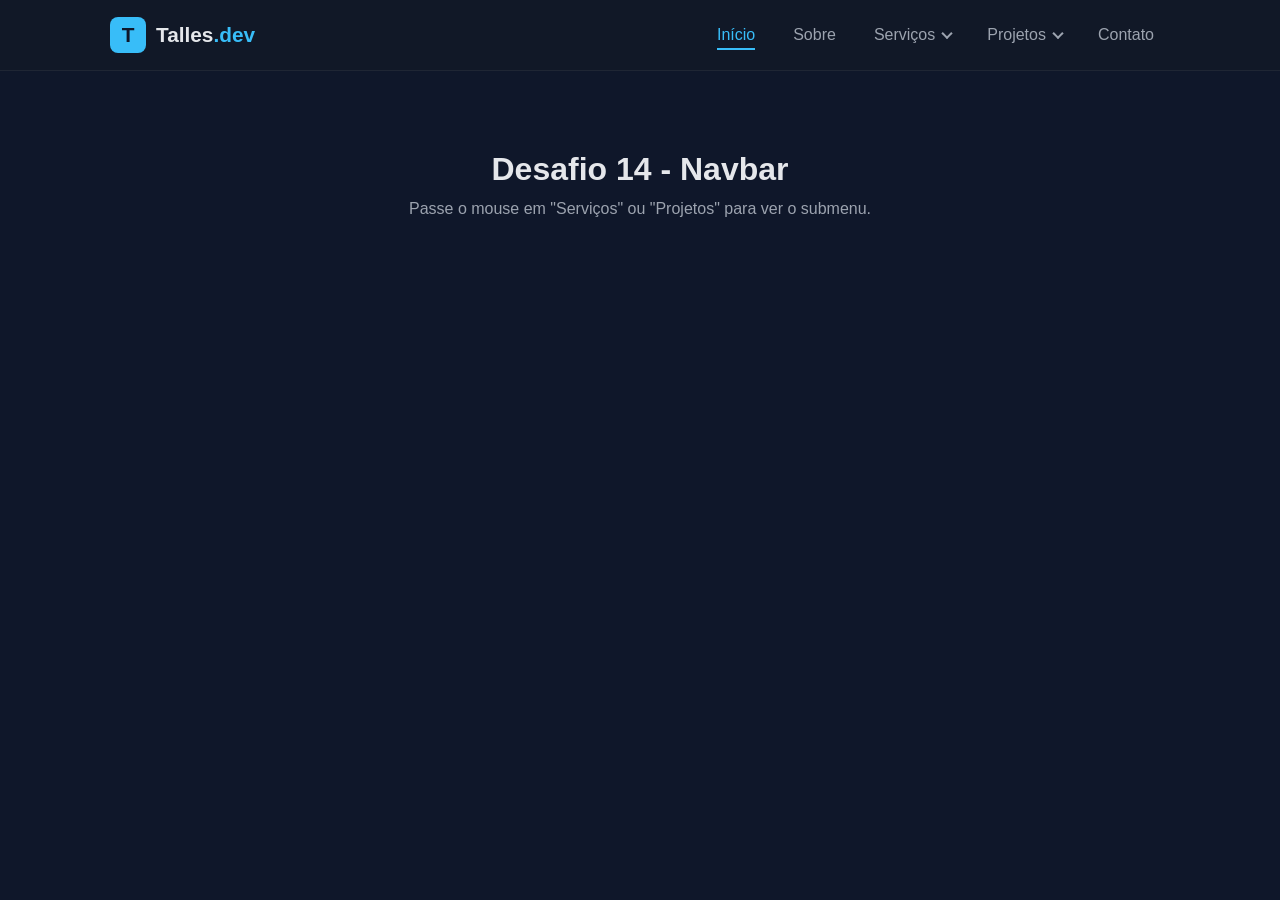
==== commit bb7e27f1: "Add initial implementation of responsive navbar with submenu and styling" ====
--- a/index.html
+++ b/index.html
@@ -3,148 +3,53 @@
 <head>
   <meta charset="UTF-8">
   <meta name="viewport" content="width=device-width, initial-scale=1.0">
-  <title>Discord | Seu lugar para conversar</title>
-  <link rel="preconnect" href="https://fonts.googleapis.com">
-  <link rel="preconnect" href="https://fonts.gstatic.com" crossorigin>
-  <link href="https://fonts.googleapis.com/css2?family=Noto+Sans:wght@400;500;600;700;800&display=swap" rel="stylesheet">
-  <link rel="stylesheet" href="css/style.css">
+  <title>Navbar</title>
+  <link rel="stylesheet" href="style.css">
 </head>
 <body>
 
-  <header class="navbar">
-    <div class="container navbar-content">
-      <a href="index.html" class="logo">
-        <svg width="32" height="24" viewBox="0 0 24 18" fill="currentColor" aria-hidden="true">
-          <path d="M20.3 1.5A19.6 19.6 0 0 0 15.4 0l-.6 1.3a18 18 0 0 0-5.6 0L8.6 0a19.6 19.6 0 0 0-4.9 1.5C.6 6.2-.3 10.7.1 15.2a19.8 19.8 0 0 0 6 3l1.3-2.1a12.8 12.8 0 0 1-2-1l.5-.4a14 14 0 0 0 12.2 0l.5.4-2 1 1.3 2.1a19.7 19.7 0 0 0 6-3c.5-5.2-.9-9.7-3.6-13.7ZM8 12.4c-1.2 0-2.2-1.1-2.2-2.4S6.8 7.6 8 7.6s2.2 1.1 2.2 2.4-1 2.4-2.2 2.4Zm8 0c-1.2 0-2.2-1.1-2.2-2.4s1-2.4 2.2-2.4 2.2 1.1 2.2 2.4-1 2.4-2.2 2.4Z"/>
-        </svg>
-        Discord
+  <header class="header">
+    <nav class="navbar">
+      <a href="#" class="logo">
+        <span class="logo-icon">T</span>
+        <span>Talles<span class="logo-dot">.dev</span></span>
       </a>
 
-      <nav>
-        <ul class="nav-links">
-          <li><a href="#baixar">Baixar</a></li>
-          <li><a href="#recursos">Nitro</a></li>
-          <li><a href="#recursos">Descobrir</a></li>
-          <li><a href="#rodape">Segurança</a></li>
-          <li><a href="#rodape">Suporte</a></li>
-          <li><a href="#rodape">Blog</a></li>
-        </ul>
-      </nav>
+      <input type="checkbox" id="menu-toggle" class="menu-toggle">
+      <label for="menu-toggle" class="menu-btn" aria-label="Abrir menu">
+        <span></span>
+      </label>
 
-      <a href="app.html" class="btn btn-light btn-small">Entrar</a>
-    </div>
+      <ul class="menu">
+        <li><a href="#" class="menu-link" aria-current="page">Início</a></li>
+        <li><a href="#" class="menu-link">Sobre</a></li>
+
+        <li class="has-submenu">
+          <a href="#" class="menu-link">Serviços</a>
+          <ul class="submenu">
+            <li><a href="#">Desenvolvimento web</a></li>
+            <li><a href="#">Aplicativos</a></li>
+            <li><a href="#">Consultoria</a></li>
+          </ul>
+        </li>
+
+        <li class="has-submenu">
+          <a href="#" class="menu-link">Projetos</a>
+          <ul class="submenu">
+            <li><a href="#">Em andamento</a></li>
+            <li><a href="#">Finalizados</a></li>
+          </ul>
+        </li>
+
+        <li><a href="#" class="menu-link">Contato</a></li>
+      </ul>
+    </nav>
   </header>
 
-  <main>
-    <section class="hero" id="baixar">
-      <div class="container hero-content">
-        <h1>Imagine um lugar...</h1>
-        <p class="hero-subtitle">
-          Onde você pode fazer parte de um clube da escola, de um grupo de games
-          ou de uma comunidade de arte do mundo inteiro.
-        </p>
-        <p class="hero-text">
-          Um lugar para conversar com os amigos todo dia e combinar as coisas com mais frequência.
-        </p>
-        <div class="hero-buttons">
-          <a href="#" class="btn btn-primary">
-            <svg width="20" height="20" viewBox="0 0 24 24" fill="none" stroke="currentColor" stroke-width="2" stroke-linecap="round" stroke-linejoin="round" aria-hidden="true">
-              <path d="M21 15v4a2 2 0 0 1-2 2H5a2 2 0 0 1-2-2v-4"/>
-              <polyline points="7 10 12 15 17 10"/>
-              <line x1="12" y1="15" x2="12" y2="3"/>
-            </svg>
-            Baixar para Windows
-          </a>
-          <a href="app.html" class="btn btn-dark">Abrir o Discord no navegador</a>
-        </div>
-      </div>
-    </section>
-
-    <section class="features" id="recursos">
-      <div class="container features-grid">
-        <article class="card">
-          <div class="card-img card-img-1"></div>
-          <div class="card-body">
-            <h2>Crie um servidor só para convidados</h2>
-            <p>Os servidores do Discord ficam organizados em canais por assunto, onde dá para conversar, trocar ideia e mandar memes sem bagunçar o grupo.</p>
-            <a href="app.html" class="card-link">Saiba mais &rarr;</a>
-          </div>
-        </article>
-
-        <article class="card">
-          <div class="card-img card-img-2"></div>
-          <div class="card-body">
-            <h2>Canais de voz e texto no mesmo lugar</h2>
-            <p>Entre num canal de voz quando estiver livre. Quem está no servidor vê que você está ali e pode chegar para conversar, sem precisar ligar.</p>
-            <a href="app.html" class="card-link">Saiba mais &rarr;</a>
-          </div>
-        </article>
-
-        <article class="card">
-          <div class="card-img card-img-3"></div>
-          <div class="card-body">
-            <h2>Assista e jogue junto</h2>
-            <p>Compartilhe a tela para mostrar um jogo, um vídeo ou o trabalho da escola enquanto o pessoal comenta na hora.</p>
-            <a href="app.html" class="card-link">Saiba mais &rarr;</a>
-          </div>
-        </article>
-
-        <article class="card">
-          <div class="card-img card-img-4"></div>
-          <div class="card-body">
-            <h2>Texto para tudo</h2>
-            <p>Mande mensagem, responda na thread, reaja com figurinha. A conversa fica salva no canal e quem chegou depois consegue acompanhar.</p>
-            <a href="app.html" class="card-link">Saiba mais &rarr;</a>
-          </div>
-        </article>
-      </div>
-    </section>
-
-    <section class="cta">
-      <div class="container">
-        <h2>Pronto para começar?</h2>
-        <a href="#" class="btn btn-primary">Baixar para Windows</a>
-      </div>
-    </section>
+  <main class="content">
+    <h1>Desafio 14 - Navbar</h1>
+    <p>Passe o mouse em "Serviços" ou "Projetos" para ver o submenu.</p>
   </main>
-
-  <footer class="footer" id="rodape">
-    <div class="container footer-grid">
-      <div>
-        <h3 class="footer-title">Imagine um lugar</h3>
-        <p class="footer-lang">Português do Brasil</p>
-      </div>
-      <div>
-        <h4>Produto</h4>
-        <ul>
-          <li><a href="#baixar">Baixar</a></li>
-          <li><a href="#recursos">Nitro</a></li>
-          <li><a href="#">Status</a></li>
-        </ul>
-      </div>
-      <div>
-        <h4>Empresa</h4>
-        <ul>
-          <li><a href="#">Sobre</a></li>
-          <li><a href="#">Vagas</a></li>
-          <li><a href="#">Marca</a></li>
-        </ul>
-      </div>
-      <div>
-        <h4>Recursos</h4>
-        <ul>
-          <li><a href="#">Suporte</a></li>
-          <li><a href="#">Segurança</a></li>
-          <li><a href="#">Blog</a></li>
-        </ul>
-      </div>
-    </div>
-
-    <div class="container footer-bottom">
-      <span>Projeto de estudo, sem ligação com o Discord.</span>
-      <a href="app.html" class="btn btn-primary btn-small">Entrar</a>
-    </div>
-  </footer>
 
 </body>
 </html>
--- a/style.css
+++ b/style.css
@@ -0,0 +1,313 @@
+:root {
+  --bg: #0f172a;
+  --bg-nav: #111827;
+  --bg-submenu: #1f2937;
+  --text: #e5e7eb;
+  --text-muted: #9ca3af;
+  --primary: #38bdf8;
+  --radius: 8px;
+  --transition: 0.25s ease;
+}
+
+* {
+  margin: 0;
+  padding: 0;
+  box-sizing: border-box;
+}
+
+body {
+  font-family: "Segoe UI", Roboto, Arial, sans-serif;
+  background: var(--bg);
+  color: var(--text);
+  min-height: 100vh;
+}
+
+a {
+  color: inherit;
+  text-decoration: none;
+}
+
+ul {
+  list-style: none;
+}
+
+/* ---------- header / navbar ---------- */
+
+.header {
+  position: sticky;
+  top: 0;
+  z-index: 10;
+  background: var(--bg-nav);
+  border-bottom: 1px solid rgba(255, 255, 255, 0.06);
+}
+
+.navbar {
+  max-width: 1100px;
+  margin: 0 auto;
+  padding: 0 20px;
+  height: 70px;
+  display: flex;
+  align-items: center;
+  justify-content: space-between;
+}
+
+.logo {
+  display: flex;
+  align-items: center;
+  gap: 10px;
+  font-size: 1.3rem;
+  font-weight: 700;
+}
+
+.logo-icon {
+  width: 36px;
+  height: 36px;
+  display: grid;
+  place-items: center;
+  border-radius: var(--radius);
+  background: var(--primary);
+  color: var(--bg);
+}
+
+.logo-dot {
+  color: var(--primary);
+}
+
+.menu {
+  display: flex;
+  align-items: center;
+  gap: 6px;
+}
+
+.menu > li {
+  position: relative;
+}
+
+.menu-link {
+  display: block;
+  padding: 10px 16px;
+  border-radius: var(--radius);
+  color: var(--text-muted);
+  font-weight: 500;
+  position: relative;
+  transition: color var(--transition), background var(--transition);
+}
+
+/* linha que aparece embaixo do link */
+.menu-link::after {
+  content: "";
+  position: absolute;
+  left: 16px;
+  right: 16px;
+  bottom: 4px;
+  height: 2px;
+  background: var(--primary);
+  transform: scaleX(0);
+  transition: transform var(--transition);
+}
+
+.menu-link:hover,
+.menu-link:focus-visible {
+  color: var(--text);
+  background: rgba(255, 255, 255, 0.05);
+}
+
+.menu-link:hover::after {
+  transform: scaleX(1);
+}
+
+/* link ativo */
+.menu-link[aria-current="page"] {
+  color: var(--primary);
+}
+
+.menu-link[aria-current="page"]::after {
+  transform: scaleX(1);
+}
+
+/* setinha dos itens com submenu */
+.has-submenu > .menu-link {
+  padding-right: 30px;
+}
+
+.has-submenu > .menu-link::before {
+  content: "";
+  position: absolute;
+  right: 14px;
+  top: 50%;
+  width: 6px;
+  height: 6px;
+  border-right: 2px solid currentColor;
+  border-bottom: 2px solid currentColor;
+  transform: translateY(-70%) rotate(45deg);
+  transition: transform var(--transition);
+}
+
+.has-submenu:hover > .menu-link::before {
+  transform: translateY(-30%) rotate(-135deg);
+}
+
+/* ---------- submenu ---------- */
+.submenu {
+  position: absolute;
+  top: 100%;
+  left: 0;
+  min-width: 210px;
+  padding: 8px;
+  margin-top: 8px;
+  background: var(--bg-submenu);
+  border-radius: var(--radius);
+  box-shadow: 0 10px 30px rgba(0, 0, 0, 0.35);
+  opacity: 0;
+  visibility: hidden;
+  transform: translateY(10px);
+  transition: opacity var(--transition), transform var(--transition), visibility var(--transition);
+}
+
+/* "ponte" invisivel pra o submenu nao fechar quando o mouse passa pelo espaço vazio */
+.submenu::before {
+  content: "";
+  position: absolute;
+  top: -8px;
+  left: 0;
+  right: 0;
+  height: 8px;
+}
+
+.has-submenu:hover > .submenu,
+.has-submenu:focus-within > .submenu {
+  opacity: 1;
+  visibility: visible;
+  transform: translateY(0);
+}
+
+.submenu a {
+  display: block;
+  padding: 10px 14px;
+  border-radius: 6px;
+  color: var(--text-muted);
+  font-size: 0.95rem;
+  transition: background var(--transition), color var(--transition), padding-left var(--transition);
+}
+
+.submenu a:hover {
+  background: rgba(56, 189, 248, 0.1);
+  color: var(--primary);
+  padding-left: 20px;
+}
+
+/* ---------- botao mobile ---------- */
+
+.menu-toggle {
+  display: none;
+}
+
+.menu-btn {
+  display: none;
+  width: 40px;
+  height: 40px;
+  cursor: pointer;
+  position: relative;
+}
+
+.menu-btn span,
+.menu-btn span::before,
+.menu-btn span::after {
+  position: absolute;
+  width: 24px;
+  height: 2px;
+  background: var(--text);
+  transition: transform var(--transition), background var(--transition);
+}
+
+.menu-btn span {
+  top: 50%;
+  left: 8px;
+}
+
+.menu-btn span::before,
+.menu-btn span::after {
+  content: "";
+  left: 0;
+}
+
+.menu-btn span::before {
+  top: -7px;
+}
+
+.menu-btn span::after {
+  top: 7px;
+}
+
+/* ---------- conteudo ---------- */
+
+.content {
+  max-width: 1100px;
+  margin: 80px auto;
+  padding: 0 20px;
+  text-align: center;
+}
+
+.content h1 {
+  margin-bottom: 12px;
+}
+
+.content p {
+  color: var(--text-muted);
+}
+
+/* ---------- responsivo ---------- */
+
+@media (max-width: 768px) {
+  .menu-btn {
+    display: block;
+  }
+
+  .menu {
+    position: absolute;
+    top: 70px;
+    left: 0;
+    right: 0;
+    flex-direction: column;
+    align-items: stretch;
+    gap: 0;
+    padding: 10px 20px 20px;
+    background: var(--bg-nav);
+    border-bottom: 1px solid rgba(255, 255, 255, 0.06);
+    display: none;
+  }
+
+  .menu-toggle:checked ~ .menu {
+    display: flex;
+  }
+
+  /* hamburguer vira X */
+  .menu-toggle:checked + .menu-btn span {
+    background: transparent;
+  }
+
+  .menu-toggle:checked + .menu-btn span::before {
+    transform: translateY(7px) rotate(45deg);
+  }
+
+  .menu-toggle:checked + .menu-btn span::after {
+    transform: translateY(-7px) rotate(-45deg);
+  }
+
+  .submenu {
+    position: static;
+    margin: 0 0 0 12px;
+    box-shadow: none;
+    background: transparent;
+    padding: 0;
+    display: none;
+    opacity: 1;
+    visibility: visible;
+    transform: none;
+  }
+
+  .has-submenu:hover > .submenu,
+  .has-submenu:focus-within > .submenu {
+    display: block;
+  }
+}
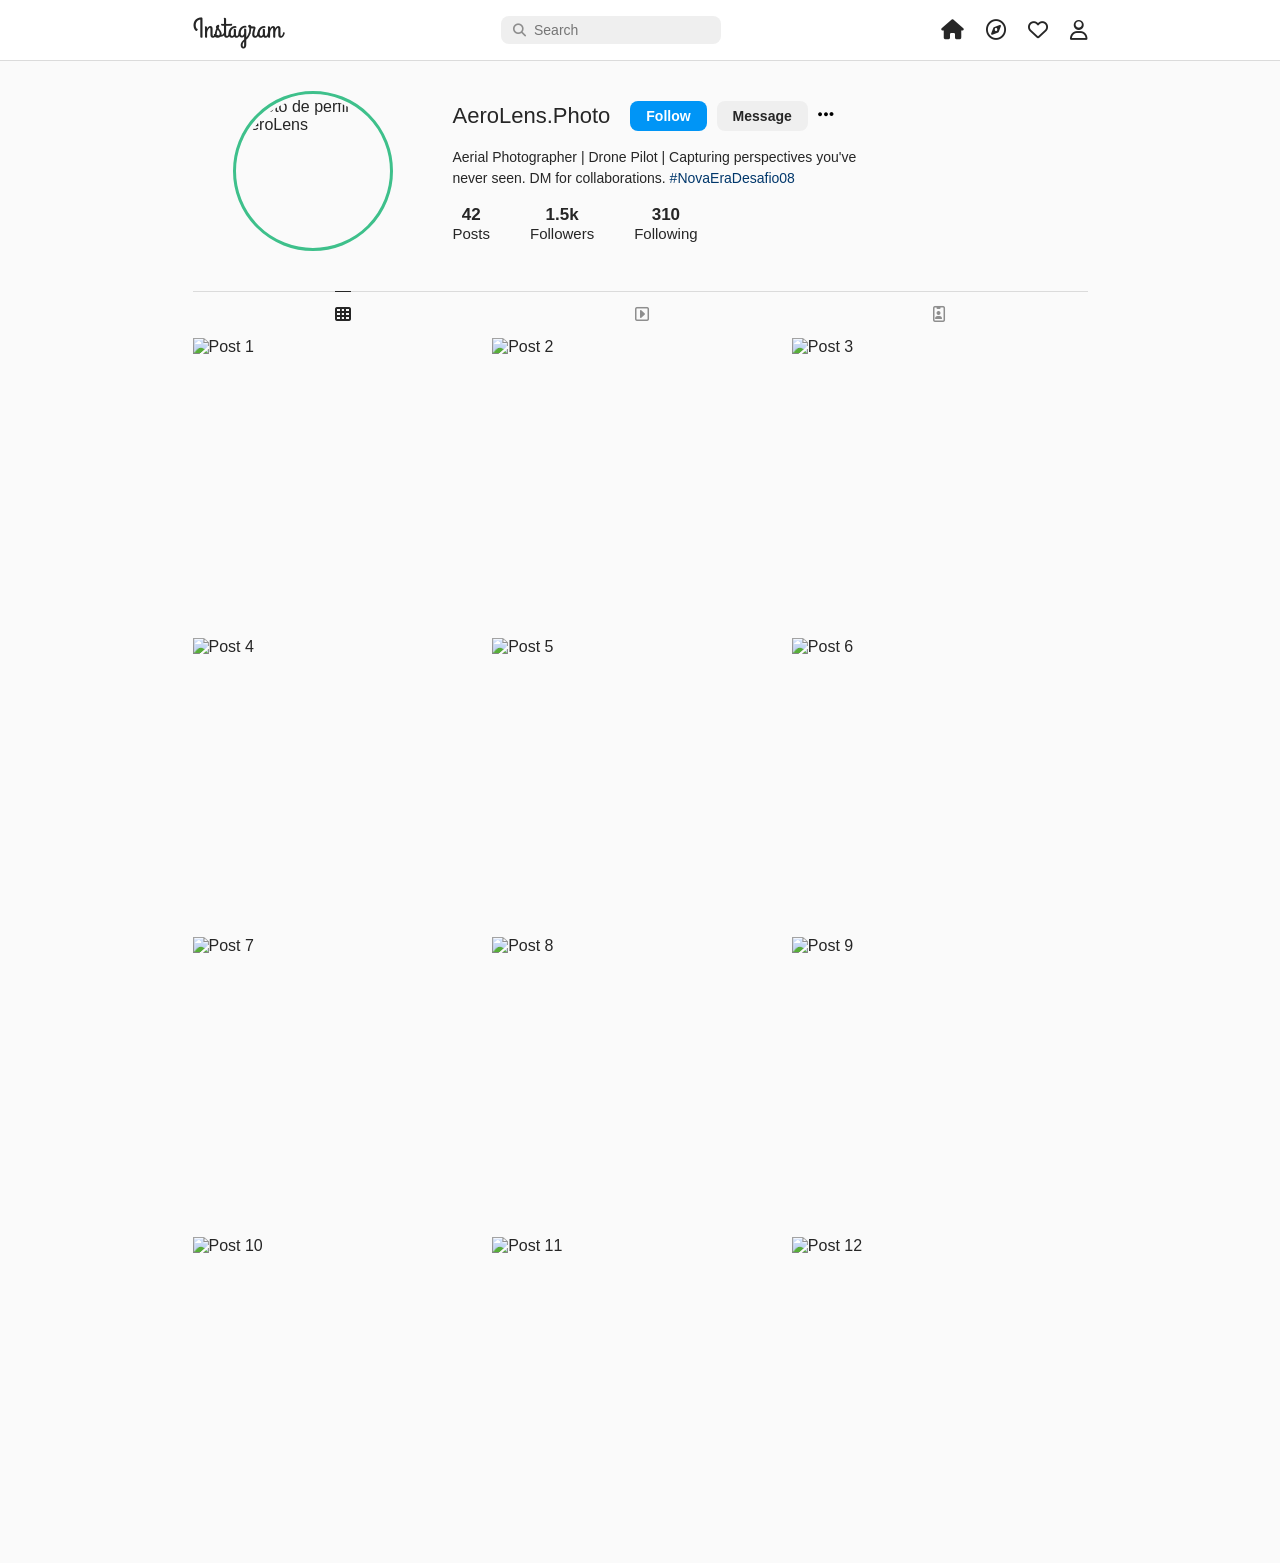
==== commit e59eb802: "Add initial HTML and CSS files for Instagram profile layout" ====
--- a/index.html
+++ b/index.html
@@ -3,52 +3,116 @@
 <head>
   <meta charset="UTF-8">
   <meta name="viewport" content="width=device-width, initial-scale=1.0">
-  <title>Navbar</title>
+  <title>AeroLens.Photo • Instagram</title>
+  <link rel="stylesheet" href="https://cdnjs.cloudflare.com/ajax/libs/font-awesome/6.5.1/css/all.min.css">
   <link rel="stylesheet" href="style.css">
 </head>
 <body>
 
-  <header class="header">
-    <nav class="navbar">
-      <a href="#" class="logo">
-        <span class="logo-icon">T</span>
-        <span>Talles<span class="logo-dot">.dev</span></span>
-      </a>
+  <header class="topo">
+    <div class="topo-conteudo">
+      <span class="logo">Instagram</span>
 
-      <input type="checkbox" id="menu-toggle" class="menu-toggle">
-      <label for="menu-toggle" class="menu-btn" aria-label="Abrir menu">
-        <span></span>
-      </label>
+      <div class="busca">
+        <i class="fa-solid fa-magnifying-glass"></i>
+        <input type="text" placeholder="Search">
+      </div>
 
-      <ul class="menu">
-        <li><a href="#" class="menu-link" aria-current="page">Início</a></li>
-        <li><a href="#" class="menu-link">Sobre</a></li>
-
-        <li class="has-submenu">
-          <a href="#" class="menu-link">Serviços</a>
-          <ul class="submenu">
-            <li><a href="#">Desenvolvimento web</a></li>
-            <li><a href="#">Aplicativos</a></li>
-            <li><a href="#">Consultoria</a></li>
-          </ul>
-        </li>
-
-        <li class="has-submenu">
-          <a href="#" class="menu-link">Projetos</a>
-          <ul class="submenu">
-            <li><a href="#">Em andamento</a></li>
-            <li><a href="#">Finalizados</a></li>
-          </ul>
-        </li>
-
-        <li><a href="#" class="menu-link">Contato</a></li>
-      </ul>
-    </nav>
+      <nav class="icones">
+        <a href="#"><i class="fa-solid fa-house"></i></a>
+        <a href="#"><i class="fa-regular fa-compass"></i></a>
+        <a href="#"><i class="fa-regular fa-heart"></i></a>
+        <a href="#"><i class="fa-regular fa-user"></i></a>
+      </nav>
+    </div>
   </header>
 
-  <main class="content">
-    <h1>Desafio 14 - Navbar</h1>
-    <p>Passe o mouse em "Serviços" ou "Projetos" para ver o submenu.</p>
+  <main class="container">
+
+    <section class="perfil">
+      <div class="avatar">
+        <img src="https://images.unsplash.com/photo-1473968512647-3e447244af8f?w=300&h=300&fit=crop" alt="Foto de perfil AeroLens">
+      </div>
+
+      <div class="info">
+        <div class="linha-nome">
+          <h1>AeroLens.Photo</h1>
+          <button class="btn btn-seguir">Follow</button>
+          <button class="btn">Message</button>
+          <button class="btn-mais"><i class="fa-solid fa-ellipsis"></i></button>
+        </div>
+
+        <p class="bio">
+          Aerial Photographer | Drone Pilot | Capturing perspectives you've never
+          seen. DM for collaborations.
+          <a href="#">#NovaEraDesafio08</a>
+        </p>
+
+        <ul class="stats">
+          <li><strong>42</strong> Posts</li>
+          <li><strong>1.5k</strong> Followers</li>
+          <li><strong>310</strong> Following</li>
+        </ul>
+      </div>
+    </section>
+
+    <div class="abas">
+      <a href="#" class="ativa"><i class="fa-solid fa-table-cells"></i></a>
+      <a href="#"><i class="fa-regular fa-square-caret-right"></i></a>
+      <a href="#"><i class="fa-regular fa-id-badge"></i></a>
+    </div>
+
+    <section class="grid">
+      <div class="post">
+        <img src="https://images.unsplash.com/photo-1506744038136-46273834b3fb?w=600&h=600&fit=crop" alt="Post 1">
+        <div class="overlay"><span><i class="fa-solid fa-heart"></i> 214</span><span><i class="fa-solid fa-comment"></i> 12</span></div>
+      </div>
+      <div class="post">
+        <img src="https://images.unsplash.com/photo-1477959858617-67f85cf4f1df?w=600&h=600&fit=crop" alt="Post 2">
+        <div class="overlay"><span><i class="fa-solid fa-heart"></i> 389</span><span><i class="fa-solid fa-comment"></i> 27</span></div>
+      </div>
+      <div class="post">
+        <img src="https://images.unsplash.com/photo-1449824913935-59a10b8d2000?w=600&h=600&fit=crop" alt="Post 3">
+        <div class="overlay"><span><i class="fa-solid fa-heart"></i> 156</span><span><i class="fa-solid fa-comment"></i> 8</span></div>
+      </div>
+      <div class="post">
+        <img src="https://images.unsplash.com/photo-1502602898657-3e91760cbb34?w=600&h=600&fit=crop" alt="Post 4">
+        <div class="overlay"><span><i class="fa-solid fa-heart"></i> 502</span><span><i class="fa-solid fa-comment"></i> 41</span></div>
+      </div>
+      <div class="post">
+        <img src="https://images.unsplash.com/photo-1519681393784-d120267933ba?w=600&h=600&fit=crop" alt="Post 5">
+        <div class="overlay"><span><i class="fa-solid fa-heart"></i> 273</span><span><i class="fa-solid fa-comment"></i> 19</span></div>
+      </div>
+      <div class="post">
+        <img src="https://images.unsplash.com/photo-1470071459604-3b5ec3a7fe05?w=600&h=600&fit=crop" alt="Post 6">
+        <div class="overlay"><span><i class="fa-solid fa-heart"></i> 98</span><span><i class="fa-solid fa-comment"></i> 5</span></div>
+      </div>
+      <div class="post">
+        <img src="https://images.unsplash.com/photo-1501594907352-04cda38ebc29?w=600&h=600&fit=crop" alt="Post 7">
+        <div class="overlay"><span><i class="fa-solid fa-heart"></i> 331</span><span><i class="fa-solid fa-comment"></i> 22</span></div>
+      </div>
+      <div class="post">
+        <img src="https://images.unsplash.com/photo-1500530855697-b586d89ba3ee?w=600&h=600&fit=crop" alt="Post 8">
+        <div class="overlay"><span><i class="fa-solid fa-heart"></i> 187</span><span><i class="fa-solid fa-comment"></i> 14</span></div>
+      </div>
+      <div class="post">
+        <img src="https://images.unsplash.com/photo-1507525428034-b723cf961d3e?w=600&h=600&fit=crop" alt="Post 9">
+        <div class="overlay"><span><i class="fa-solid fa-heart"></i> 445</span><span><i class="fa-solid fa-comment"></i> 36</span></div>
+      </div>
+      <div class="post">
+        <img src="https://images.unsplash.com/photo-1469474968028-56623f02e42e?w=600&h=600&fit=crop" alt="Post 10">
+        <div class="overlay"><span><i class="fa-solid fa-heart"></i> 120</span><span><i class="fa-solid fa-comment"></i> 9</span></div>
+      </div>
+      <div class="post">
+        <img src="https://images.unsplash.com/photo-1480714378408-67cf0d13bc1b?w=600&h=600&fit=crop" alt="Post 11">
+        <div class="overlay"><span><i class="fa-solid fa-heart"></i> 264</span><span><i class="fa-solid fa-comment"></i> 17</span></div>
+      </div>
+      <div class="post">
+        <img src="https://images.unsplash.com/photo-1473773508845-188df298d2d1?w=600&h=600&fit=crop" alt="Post 12">
+        <div class="overlay"><span><i class="fa-solid fa-heart"></i> 310</span><span><i class="fa-solid fa-comment"></i> 24</span></div>
+      </div>
+    </section>
+
   </main>
 
 </body>
--- a/style.css
+++ b/style.css
@@ -1,13 +1,4 @@
-:root {
-  --bg: #0f172a;
-  --bg-nav: #111827;
-  --bg-submenu: #1f2937;
-  --text: #e5e7eb;
-  --text-muted: #9ca3af;
-  --primary: #38bdf8;
-  --radius: 8px;
-  --transition: 0.25s ease;
-}
+@import url('https://fonts.googleapis.com/css2?family=Grand+Hotel&display=swap');
 
 * {
   margin: 0;
@@ -16,10 +7,9 @@
 }
 
 body {
-  font-family: "Segoe UI", Roboto, Arial, sans-serif;
-  background: var(--bg);
-  color: var(--text);
-  min-height: 100vh;
+  font-family: -apple-system, BlinkMacSystemFont, "Segoe UI", Roboto, Helvetica, Arial, sans-serif;
+  background-color: #fafafa;
+  color: #262626;
 }
 
 a {
@@ -27,287 +17,258 @@
   text-decoration: none;
 }
 
-ul {
-  list-style: none;
-}
-
-/* ---------- header / navbar ---------- */
-
-.header {
+/* ---------- topo ---------- */
+
+.topo {
+  background-color: #fff;
+  border-bottom: 1px solid #dbdbdb;
   position: sticky;
   top: 0;
   z-index: 10;
-  background: var(--bg-nav);
-  border-bottom: 1px solid rgba(255, 255, 255, 0.06);
-}
-
-.navbar {
-  max-width: 1100px;
+}
+
+.topo-conteudo {
+  max-width: 935px;
+  height: 60px;
   margin: 0 auto;
   padding: 0 20px;
-  height: 70px;
   display: flex;
   align-items: center;
   justify-content: space-between;
 }
 
 .logo {
+  font-family: 'Grand Hotel', cursive;
+  font-size: 28px;
+}
+
+.busca {
+  display: flex;
+  align-items: center;
+  gap: 8px;
+  background-color: #efefef;
+  border-radius: 8px;
+  padding: 6px 12px;
+  width: 220px;
+  color: #8e8e8e;
+  font-size: 13px;
+}
+
+.busca input {
+  border: none;
+  background: transparent;
+  outline: none;
+  width: 100%;
+  font-size: 14px;
+}
+
+.icones {
+  display: flex;
+  gap: 22px;
+  font-size: 20px;
+}
+
+/* ---------- perfil ---------- */
+
+.container {
+  max-width: 935px;
+  margin: 0 auto;
+  padding: 30px 20px;
+}
+
+.perfil {
+  display: flex;
+  align-items: center;
+  gap: 60px;
+  padding: 0 40px 40px;
+}
+
+.avatar {
+  flex-shrink: 0;
+  width: 160px;
+  height: 160px;
+  border-radius: 50%;
+  padding: 4px;
+  border: 3px solid #3ec08b;
+}
+
+.avatar img {
+  width: 100%;
+  height: 100%;
+  border-radius: 50%;
+  object-fit: cover;
+  display: block;
+}
+
+.linha-nome {
   display: flex;
   align-items: center;
   gap: 10px;
-  font-size: 1.3rem;
-  font-weight: 700;
-}
-
-.logo-icon {
-  width: 36px;
-  height: 36px;
+  margin-bottom: 16px;
+}
+
+.linha-nome h1 {
+  font-size: 22px;
+  font-weight: 400;
+  margin-right: 10px;
+}
+
+.btn {
+  border: none;
+  border-radius: 8px;
+  padding: 7px 16px;
+  font-size: 14px;
+  font-weight: 600;
+  cursor: pointer;
+  background-color: #efefef;
+  color: #262626;
+}
+
+.btn:hover {
+  background-color: #dbdbdb;
+}
+
+.btn-seguir {
+  background-color: #0095f6;
+  color: #fff;
+}
+
+.btn-seguir:hover {
+  background-color: #1877f2;
+}
+
+.btn-mais {
+  border: none;
+  background: none;
+  font-size: 18px;
+  cursor: pointer;
+}
+
+.bio {
+  font-size: 14px;
+  line-height: 1.5;
+  max-width: 420px;
+  margin-bottom: 16px;
+}
+.bio a {
+  color: #00376b;
+}
+
+.stats {
+  list-style: none;
+  display: flex;
+  gap: 40px;
+  font-size: 15px;
+}
+
+.stats li {
+  text-align: center;
+}
+
+.stats strong {
+  display: block;
+  font-size: 17px;
+}
+
+/* ---------- abas ---------- */
+
+.abas {
+  display: flex;
+  justify-content: space-around;
+  border-top: 1px solid #dbdbdb;
+}
+
+.abas a {
+  padding: 14px 0;
+  font-size: 16px;
+  color: #8e8e8e;
+  border-top: 1px solid transparent;
+  margin-top: -1px;
+}
+
+.abas a.ativa {
+  color: #262626;
+  border-top-color: #262626;
+}
+
+/* ---------- grid de posts ---------- */
+
+.grid {
   display: grid;
-  place-items: center;
-  border-radius: var(--radius);
-  background: var(--primary);
-  color: var(--bg);
-}
-
-.logo-dot {
-  color: var(--primary);
-}
-
-.menu {
-  display: flex;
-  align-items: center;
-  gap: 6px;
-}
-
-.menu > li {
+  grid-template-columns: repeat(3, 1fr);
+  gap: 4px;
+}
+
+.post {
   position: relative;
-}
-
-.menu-link {
+  aspect-ratio: 1 / 1;
+  overflow: hidden;
+  cursor: pointer;
+}
+
+.post img {
+  width: 100%;
+  height: 100%;
+  object-fit: cover;
   display: block;
-  padding: 10px 16px;
-  border-radius: var(--radius);
-  color: var(--text-muted);
-  font-weight: 500;
-  position: relative;
-  transition: color var(--transition), background var(--transition);
-}
-
-/* linha que aparece embaixo do link */
-.menu-link::after {
-  content: "";
+  transition: transform 0.3s ease;
+}
+
+.overlay {
   position: absolute;
-  left: 16px;
-  right: 16px;
-  bottom: 4px;
-  height: 2px;
-  background: var(--primary);
-  transform: scaleX(0);
-  transition: transform var(--transition);
-}
-
-.menu-link:hover,
-.menu-link:focus-visible {
-  color: var(--text);
-  background: rgba(255, 255, 255, 0.05);
-}
-
-.menu-link:hover::after {
-  transform: scaleX(1);
-}
-
-/* link ativo */
-.menu-link[aria-current="page"] {
-  color: var(--primary);
-}
-
-.menu-link[aria-current="page"]::after {
-  transform: scaleX(1);
-}
-
-/* setinha dos itens com submenu */
-.has-submenu > .menu-link {
-  padding-right: 30px;
-}
-
-.has-submenu > .menu-link::before {
-  content: "";
-  position: absolute;
-  right: 14px;
-  top: 50%;
-  width: 6px;
-  height: 6px;
-  border-right: 2px solid currentColor;
-  border-bottom: 2px solid currentColor;
-  transform: translateY(-70%) rotate(45deg);
-  transition: transform var(--transition);
-}
-
-.has-submenu:hover > .menu-link::before {
-  transform: translateY(-30%) rotate(-135deg);
-}
-
-/* ---------- submenu ---------- */
-.submenu {
-  position: absolute;
-  top: 100%;
-  left: 0;
-  min-width: 210px;
-  padding: 8px;
-  margin-top: 8px;
-  background: var(--bg-submenu);
-  border-radius: var(--radius);
-  box-shadow: 0 10px 30px rgba(0, 0, 0, 0.35);
+  inset: 0;
+  background-color: rgba(0, 0, 0, 0.35);
+  display: flex;
+  align-items: center;
+  justify-content: center;
+  gap: 24px;
+  color: #fff;
+  font-weight: 600;
   opacity: 0;
-  visibility: hidden;
-  transform: translateY(10px);
-  transition: opacity var(--transition), transform var(--transition), visibility var(--transition);
-}
-
-/* "ponte" invisivel pra o submenu nao fechar quando o mouse passa pelo espaço vazio */
-.submenu::before {
-  content: "";
-  position: absolute;
-  top: -8px;
-  left: 0;
-  right: 0;
-  height: 8px;
-}
-
-.has-submenu:hover > .submenu,
-.has-submenu:focus-within > .submenu {
+  transition: opacity 0.3s ease;
+}
+
+.post:hover .overlay {
   opacity: 1;
-  visibility: visible;
-  transform: translateY(0);
-}
-
-.submenu a {
-  display: block;
-  padding: 10px 14px;
-  border-radius: 6px;
-  color: var(--text-muted);
-  font-size: 0.95rem;
-  transition: background var(--transition), color var(--transition), padding-left var(--transition);
-}
-
-.submenu a:hover {
-  background: rgba(56, 189, 248, 0.1);
-  color: var(--primary);
-  padding-left: 20px;
-}
-
-/* ---------- botao mobile ---------- */
-
-.menu-toggle {
-  display: none;
-}
-
-.menu-btn {
-  display: none;
-  width: 40px;
-  height: 40px;
-  cursor: pointer;
-  position: relative;
-}
-
-.menu-btn span,
-.menu-btn span::before,
-.menu-btn span::after {
-  position: absolute;
-  width: 24px;
-  height: 2px;
-  background: var(--text);
-  transition: transform var(--transition), background var(--transition);
-}
-
-.menu-btn span {
-  top: 50%;
-  left: 8px;
-}
-
-.menu-btn span::before,
-.menu-btn span::after {
-  content: "";
-  left: 0;
-}
-
-.menu-btn span::before {
-  top: -7px;
-}
-
-.menu-btn span::after {
-  top: 7px;
-}
-
-/* ---------- conteudo ---------- */
-
-.content {
-  max-width: 1100px;
-  margin: 80px auto;
-  padding: 0 20px;
-  text-align: center;
-}
-
-.content h1 {
-  margin-bottom: 12px;
-}
-
-.content p {
-  color: var(--text-muted);
-}
-
-/* ---------- responsivo ---------- */
-
-@media (max-width: 768px) {
-  .menu-btn {
-    display: block;
-  }
-
-  .menu {
-    position: absolute;
-    top: 70px;
-    left: 0;
-    right: 0;
+}
+
+.post:hover img {
+  transform: scale(1.05);
+}
+
+/* ---------- celular ---------- */
+
+@media (max-width: 735px) {
+  .busca {
+    display: none;
+  }
+
+  .perfil {
     flex-direction: column;
-    align-items: stretch;
-    gap: 0;
-    padding: 10px 20px 20px;
-    background: var(--bg-nav);
-    border-bottom: 1px solid rgba(255, 255, 255, 0.06);
-    display: none;
-  }
-
-  .menu-toggle:checked ~ .menu {
-    display: flex;
-  }
-
-  /* hamburguer vira X */
-  .menu-toggle:checked + .menu-btn span {
-    background: transparent;
-  }
-
-  .menu-toggle:checked + .menu-btn span::before {
-    transform: translateY(7px) rotate(45deg);
-  }
-
-  .menu-toggle:checked + .menu-btn span::after {
-    transform: translateY(-7px) rotate(-45deg);
-  }
-
-  .submenu {
-    position: static;
-    margin: 0 0 0 12px;
-    box-shadow: none;
-    background: transparent;
-    padding: 0;
-    display: none;
-    opacity: 1;
-    visibility: visible;
-    transform: none;
-  }
-
-  .has-submenu:hover > .submenu,
-  .has-submenu:focus-within > .submenu {
-    display: block;
+    text-align: center;
+    gap: 20px;
+    padding: 0 0 30px;
+  }
+
+  .avatar {
+    width: 110px;
+    height: 110px;
+  }
+
+  .linha-nome {
+    flex-wrap: wrap;
+    justify-content: center;
+  }
+
+  .bio {
+    margin: 0 auto 16px;
+  }
+
+  .stats {
+    justify-content: center;
+  }
+
+  .grid {
+    gap: 2px;
   }
 }
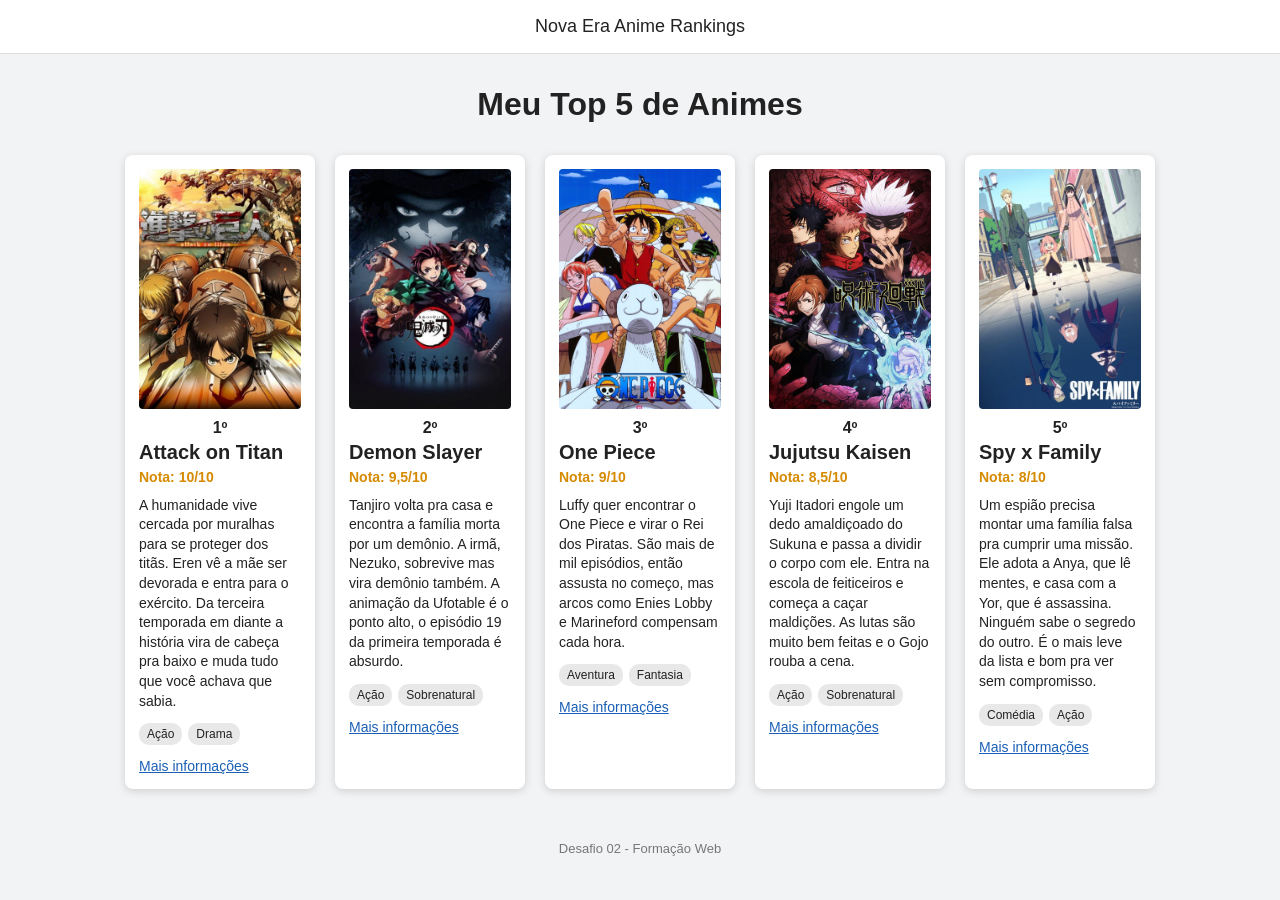
==== commit 90930c84: "Add HTML and CSS files for Top 5 Anime ranking page - Created index.html with structured content for" ====
--- a/index.html
+++ b/index.html
@@ -1,119 +1,101 @@
 <!DOCTYPE html>
 <html lang="pt-BR">
 <head>
-  <meta charset="UTF-8">
-  <meta name="viewport" content="width=device-width, initial-scale=1.0">
-  <title>AeroLens.Photo • Instagram</title>
-  <link rel="stylesheet" href="https://cdnjs.cloudflare.com/ajax/libs/font-awesome/6.5.1/css/all.min.css">
-  <link rel="stylesheet" href="style.css">
+    <meta charset="UTF-8">
+    <meta name="viewport" content="width=device-width, initial-scale=1.0">
+    <title>Top 5 Animes</title>
+    <link rel="stylesheet" href="style.css">
 </head>
 <body>
 
-  <header class="topo">
-    <div class="topo-conteudo">
-      <span class="logo">Instagram</span>
+    <header>
+        <p>Nova Era Anime Rankings</p>
+    </header>
 
-      <div class="busca">
-        <i class="fa-solid fa-magnifying-glass"></i>
-        <input type="text" placeholder="Search">
-      </div>
+    <main>
+        <h1>Meu Top 5 de Animes</h1>
 
-      <nav class="icones">
-        <a href="#"><i class="fa-solid fa-house"></i></a>
-        <a href="#"><i class="fa-regular fa-compass"></i></a>
-        <a href="#"><i class="fa-regular fa-heart"></i></a>
-        <a href="#"><i class="fa-regular fa-user"></i></a>
-      </nav>
-    </div>
-  </header>
+        <ol class="ranking">
+            <li>
+                <article class="card">
+                    <img src="img/attack-on-titan.jpg" alt="Pôster de Attack on Titan">
+                    <span class="posicao">1º</span>
+                    <h2>Attack on Titan</h2>
+                    <p class="nota">Nota: 10/10</p>
+                    <p>A humanidade vive cercada por muralhas para se proteger dos titãs. Eren vê a mãe ser devorada e entra para o exército. Da terceira temporada em diante a história vira de cabeça pra baixo e muda tudo que você achava que sabia.</p>
+                    <ul class="generos">
+                        <li>Ação</li>
+                        <li>Drama</li>
+                    </ul>
+                    <a href="https://myanimelist.net/anime/16498/Shingeki_no_Kyojin" target="_blank" rel="noopener">Mais informações</a>
+                </article>
+            </li>
 
-  <main class="container">
+            <li>
+                <article class="card">
+                    <img src="img/demon-slayer.jpg" alt="Pôster de Demon Slayer">
+                    <span class="posicao">2º</span>
+                    <h2>Demon Slayer</h2>
+                    <p class="nota">Nota: 9,5/10</p>
+                    <p>Tanjiro volta pra casa e encontra a família morta por um demônio. A irmã, Nezuko, sobrevive mas vira demônio também. A animação da Ufotable é o ponto alto, o episódio 19 da primeira temporada é absurdo.</p>
+                    <ul class="generos">
+                        <li>Ação</li>
+                        <li>Sobrenatural</li>
+                    </ul>
+                    <a href="https://myanimelist.net/anime/38000/Kimetsu_no_Yaiba" target="_blank" rel="noopener">Mais informações</a>
+                </article>
+            </li>
 
-    <section class="perfil">
-      <div class="avatar">
-        <img src="https://images.unsplash.com/photo-1473968512647-3e447244af8f?w=300&h=300&fit=crop" alt="Foto de perfil AeroLens">
-      </div>
+            <li>
+                <article class="card">
+                    <img src="img/one-piece.jpg" alt="Pôster de One Piece">
+                    <span class="posicao">3º</span>
+                    <h2>One Piece</h2>
+                    <p class="nota">Nota: 9/10</p>
+                    <p>Luffy quer encontrar o One Piece e virar o Rei dos Piratas. São mais de mil episódios, então assusta no começo, mas arcos como Enies Lobby e Marineford compensam cada hora.</p>
+                    <ul class="generos">
+                        <li>Aventura</li>
+                        <li>Fantasia</li>
+                    </ul>
+                    <a href="https://myanimelist.net/anime/21/One_Piece" target="_blank" rel="noopener">Mais informações</a>
+                </article>
+            </li>
 
-      <div class="info">
-        <div class="linha-nome">
-          <h1>AeroLens.Photo</h1>
-          <button class="btn btn-seguir">Follow</button>
-          <button class="btn">Message</button>
-          <button class="btn-mais"><i class="fa-solid fa-ellipsis"></i></button>
-        </div>
+            <li>
+                <article class="card">
+                    <img src="img/jujutsu-kaisen.jpg" alt="Pôster de Jujutsu Kaisen">
+                    <span class="posicao">4º</span>
+                    <h2>Jujutsu Kaisen</h2>
+                    <p class="nota">Nota: 8,5/10</p>
+                    <p>Yuji Itadori engole um dedo amaldiçoado do Sukuna e passa a dividir o corpo com ele. Entra na escola de feiticeiros e começa a caçar maldições. As lutas são muito bem feitas e o Gojo rouba a cena.</p>
+                    <ul class="generos">
+                        <li>Ação</li>
+                        <li>Sobrenatural</li>
+                    </ul>
+                    <a href="https://myanimelist.net/anime/40748/Jujutsu_Kaisen" target="_blank" rel="noopener">Mais informações</a>
+                </article>
+            </li>
 
-        <p class="bio">
-          Aerial Photographer | Drone Pilot | Capturing perspectives you've never
-          seen. DM for collaborations.
-          <a href="#">#NovaEraDesafio08</a>
-        </p>
+            <li>
+                <article class="card">
+                    <img src="img/spy-x-family.jpg" alt="Pôster de Spy x Family">
+                    <span class="posicao">5º</span>
+                    <h2>Spy x Family</h2>
+                    <p class="nota">Nota: 8/10</p>
+                    <p>Um espião precisa montar uma família falsa pra cumprir uma missão. Ele adota a Anya, que lê mentes, e casa com a Yor, que é assassina. Ninguém sabe o segredo do outro. É o mais leve da lista e bom pra ver sem compromisso.</p>
+                    <ul class="generos">
+                        <li>Comédia</li>
+                        <li>Ação</li>
+                    </ul>
+                    <a href="https://myanimelist.net/anime/50265/Spy_x_Family" target="_blank" rel="noopener">Mais informações</a>
+                </article>
+            </li>
+        </ol>
+    </main>
 
-        <ul class="stats">
-          <li><strong>42</strong> Posts</li>
-          <li><strong>1.5k</strong> Followers</li>
-          <li><strong>310</strong> Following</li>
-        </ul>
-      </div>
-    </section>
-
-    <div class="abas">
-      <a href="#" class="ativa"><i class="fa-solid fa-table-cells"></i></a>
-      <a href="#"><i class="fa-regular fa-square-caret-right"></i></a>
-      <a href="#"><i class="fa-regular fa-id-badge"></i></a>
-    </div>
-
-    <section class="grid">
-      <div class="post">
-        <img src="https://images.unsplash.com/photo-1506744038136-46273834b3fb?w=600&h=600&fit=crop" alt="Post 1">
-        <div class="overlay"><span><i class="fa-solid fa-heart"></i> 214</span><span><i class="fa-solid fa-comment"></i> 12</span></div>
-      </div>
-      <div class="post">
-        <img src="https://images.unsplash.com/photo-1477959858617-67f85cf4f1df?w=600&h=600&fit=crop" alt="Post 2">
-        <div class="overlay"><span><i class="fa-solid fa-heart"></i> 389</span><span><i class="fa-solid fa-comment"></i> 27</span></div>
-      </div>
-      <div class="post">
-        <img src="https://images.unsplash.com/photo-1449824913935-59a10b8d2000?w=600&h=600&fit=crop" alt="Post 3">
-        <div class="overlay"><span><i class="fa-solid fa-heart"></i> 156</span><span><i class="fa-solid fa-comment"></i> 8</span></div>
-      </div>
-      <div class="post">
-        <img src="https://images.unsplash.com/photo-1502602898657-3e91760cbb34?w=600&h=600&fit=crop" alt="Post 4">
-        <div class="overlay"><span><i class="fa-solid fa-heart"></i> 502</span><span><i class="fa-solid fa-comment"></i> 41</span></div>
-      </div>
-      <div class="post">
-        <img src="https://images.unsplash.com/photo-1519681393784-d120267933ba?w=600&h=600&fit=crop" alt="Post 5">
-        <div class="overlay"><span><i class="fa-solid fa-heart"></i> 273</span><span><i class="fa-solid fa-comment"></i> 19</span></div>
-      </div>
-      <div class="post">
-        <img src="https://images.unsplash.com/photo-1470071459604-3b5ec3a7fe05?w=600&h=600&fit=crop" alt="Post 6">
-        <div class="overlay"><span><i class="fa-solid fa-heart"></i> 98</span><span><i class="fa-solid fa-comment"></i> 5</span></div>
-      </div>
-      <div class="post">
-        <img src="https://images.unsplash.com/photo-1501594907352-04cda38ebc29?w=600&h=600&fit=crop" alt="Post 7">
-        <div class="overlay"><span><i class="fa-solid fa-heart"></i> 331</span><span><i class="fa-solid fa-comment"></i> 22</span></div>
-      </div>
-      <div class="post">
-        <img src="https://images.unsplash.com/photo-1500530855697-b586d89ba3ee?w=600&h=600&fit=crop" alt="Post 8">
-        <div class="overlay"><span><i class="fa-solid fa-heart"></i> 187</span><span><i class="fa-solid fa-comment"></i> 14</span></div>
-      </div>
-      <div class="post">
-        <img src="https://images.unsplash.com/photo-1507525428034-b723cf961d3e?w=600&h=600&fit=crop" alt="Post 9">
-        <div class="overlay"><span><i class="fa-solid fa-heart"></i> 445</span><span><i class="fa-solid fa-comment"></i> 36</span></div>
-      </div>
-      <div class="post">
-        <img src="https://images.unsplash.com/photo-1469474968028-56623f02e42e?w=600&h=600&fit=crop" alt="Post 10">
-        <div class="overlay"><span><i class="fa-solid fa-heart"></i> 120</span><span><i class="fa-solid fa-comment"></i> 9</span></div>
-      </div>
-      <div class="post">
-        <img src="https://images.unsplash.com/photo-1480714378408-67cf0d13bc1b?w=600&h=600&fit=crop" alt="Post 11">
-        <div class="overlay"><span><i class="fa-solid fa-heart"></i> 264</span><span><i class="fa-solid fa-comment"></i> 17</span></div>
-      </div>
-      <div class="post">
-        <img src="https://images.unsplash.com/photo-1473773508845-188df298d2d1?w=600&h=600&fit=crop" alt="Post 12">
-        <div class="overlay"><span><i class="fa-solid fa-heart"></i> 310</span><span><i class="fa-solid fa-comment"></i> 24</span></div>
-      </div>
-    </section>
-
-  </main>
+    <footer>
+        <p>Desafio 02 - Formação Web</p>
+    </footer>
 
 </body>
 </html>
--- a/style.css
+++ b/style.css
@@ -1,274 +1,108 @@
-@import url('https://fonts.googleapis.com/css2?family=Grand+Hotel&display=swap');
-
 * {
-  margin: 0;
-  padding: 0;
-  box-sizing: border-box;
+    margin: 0;
+    padding: 0;
+    box-sizing: border-box;
 }
 
 body {
-  font-family: -apple-system, BlinkMacSystemFont, "Segoe UI", Roboto, Helvetica, Arial, sans-serif;
-  background-color: #fafafa;
-  color: #262626;
+    font-family: Arial, Helvetica, sans-serif;
+    background-color: #f2f3f5;
+    color: #222;
 }
 
-a {
-  color: inherit;
-  text-decoration: none;
+header {
+    background-color: #fff;
+    padding: 16px;
+    text-align: center;
+    font-size: 18px;
+    border-bottom: 1px solid #ddd;
 }
 
-/* ---------- topo ---------- */
-
-.topo {
-  background-color: #fff;
-  border-bottom: 1px solid #dbdbdb;
-  position: sticky;
-  top: 0;
-  z-index: 10;
+main {
+    max-width: 1100px;
+    margin: 0 auto;
+    padding: 32px 16px;
 }
 
-.topo-conteudo {
-  max-width: 935px;
-  height: 60px;
-  margin: 0 auto;
-  padding: 0 20px;
-  display: flex;
-  align-items: center;
-  justify-content: space-between;
+h1 {
+    text-align: center;
+    margin-bottom: 32px;
 }
 
-.logo {
-  font-family: 'Grand Hotel', cursive;
-  font-size: 28px;
+.ranking {
+    list-style: none;
+    display: flex;
+    flex-wrap: wrap;
+    justify-content: center;
+    gap: 20px;
 }
 
-.busca {
-  display: flex;
-  align-items: center;
-  gap: 8px;
-  background-color: #efefef;
-  border-radius: 8px;
-  padding: 6px 12px;
-  width: 220px;
-  color: #8e8e8e;
-  font-size: 13px;
+.card {
+    width: 190px;
+    height: 100%;
+    background-color: #fff;
+    border-radius: 8px;
+    padding: 14px;
+    box-shadow: 0 2px 8px rgba(0, 0, 0, 0.15);
 }
 
-.busca input {
-  border: none;
-  background: transparent;
-  outline: none;
-  width: 100%;
-  font-size: 14px;
+.card img {
+    display: block;
+    width: 100%;
+    height: 240px;
+    object-fit: cover;
+    border-radius: 4px;
 }
 
-.icones {
-  display: flex;
-  gap: 22px;
-  font-size: 20px;
+.posicao {
+    display: block;
+    text-align: center;
+    font-weight: bold;
+    margin-top: 10px;
 }
 
-/* ---------- perfil ---------- */
-
-.container {
-  max-width: 935px;
-  margin: 0 auto;
-  padding: 30px 20px;
+.card h2 {
+    font-size: 20px;
+    margin: 4px 0;
 }
 
-.perfil {
-  display: flex;
-  align-items: center;
-  gap: 60px;
-  padding: 0 40px 40px;
+.nota {
+    font-weight: bold;
+    color: #d68a00;
+    margin-bottom: 8px;
 }
 
-.avatar {
-  flex-shrink: 0;
-  width: 160px;
-  height: 160px;
-  border-radius: 50%;
-  padding: 4px;
-  border: 3px solid #3ec08b;
+.card p {
+    font-size: 14px;
+    line-height: 1.4;
 }
 
-.avatar img {
-  width: 100%;
-  height: 100%;
-  border-radius: 50%;
-  object-fit: cover;
-  display: block;
+.generos {
+    list-style: none;
+    display: flex;
+    gap: 6px;
+    margin: 12px 0;
 }
 
-.linha-nome {
-  display: flex;
-  align-items: center;
-  gap: 10px;
-  margin-bottom: 16px;
+.generos li {
+    font-size: 12px;
+    background-color: #e8e8e8;
+    padding: 4px 8px;
+    border-radius: 10px;
 }
 
-.linha-nome h1 {
-  font-size: 22px;
-  font-weight: 400;
-  margin-right: 10px;
+.card a {
+    color: #1a5fb4;
+    font-size: 14px;
 }
 
-.btn {
-  border: none;
-  border-radius: 8px;
-  padding: 7px 16px;
-  font-size: 14px;
-  font-weight: 600;
-  cursor: pointer;
-  background-color: #efefef;
-  color: #262626;
+.card a:hover {
+    text-decoration: none;
 }
 
-.btn:hover {
-  background-color: #dbdbdb;
-}
-
-.btn-seguir {
-  background-color: #0095f6;
-  color: #fff;
-}
-
-.btn-seguir:hover {
-  background-color: #1877f2;
-}
-
-.btn-mais {
-  border: none;
-  background: none;
-  font-size: 18px;
-  cursor: pointer;
-}
-
-.bio {
-  font-size: 14px;
-  line-height: 1.5;
-  max-width: 420px;
-  margin-bottom: 16px;
-}
-.bio a {
-  color: #00376b;
-}
-
-.stats {
-  list-style: none;
-  display: flex;
-  gap: 40px;
-  font-size: 15px;
-}
-
-.stats li {
-  text-align: center;
-}
-
-.stats strong {
-  display: block;
-  font-size: 17px;
-}
-
-/* ---------- abas ---------- */
-
-.abas {
-  display: flex;
-  justify-content: space-around;
-  border-top: 1px solid #dbdbdb;
-}
-
-.abas a {
-  padding: 14px 0;
-  font-size: 16px;
-  color: #8e8e8e;
-  border-top: 1px solid transparent;
-  margin-top: -1px;
-}
-
-.abas a.ativa {
-  color: #262626;
-  border-top-color: #262626;
-}
-
-/* ---------- grid de posts ---------- */
-
-.grid {
-  display: grid;
-  grid-template-columns: repeat(3, 1fr);
-  gap: 4px;
-}
-
-.post {
-  position: relative;
-  aspect-ratio: 1 / 1;
-  overflow: hidden;
-  cursor: pointer;
-}
-
-.post img {
-  width: 100%;
-  height: 100%;
-  object-fit: cover;
-  display: block;
-  transition: transform 0.3s ease;
-}
-
-.overlay {
-  position: absolute;
-  inset: 0;
-  background-color: rgba(0, 0, 0, 0.35);
-  display: flex;
-  align-items: center;
-  justify-content: center;
-  gap: 24px;
-  color: #fff;
-  font-weight: 600;
-  opacity: 0;
-  transition: opacity 0.3s ease;
-}
-
-.post:hover .overlay {
-  opacity: 1;
-}
-
-.post:hover img {
-  transform: scale(1.05);
-}
-
-/* ---------- celular ---------- */
-
-@media (max-width: 735px) {
-  .busca {
-    display: none;
-  }
-
-  .perfil {
-    flex-direction: column;
+footer {
     text-align: center;
-    gap: 20px;
-    padding: 0 0 30px;
-  }
-
-  .avatar {
-    width: 110px;
-    height: 110px;
-  }
-
-  .linha-nome {
-    flex-wrap: wrap;
-    justify-content: center;
-  }
-
-  .bio {
-    margin: 0 auto 16px;
-  }
-
-  .stats {
-    justify-content: center;
-  }
-
-  .grid {
-    gap: 2px;
-  }
+    padding: 20px;
+    font-size: 13px;
+    color: #777;
 }
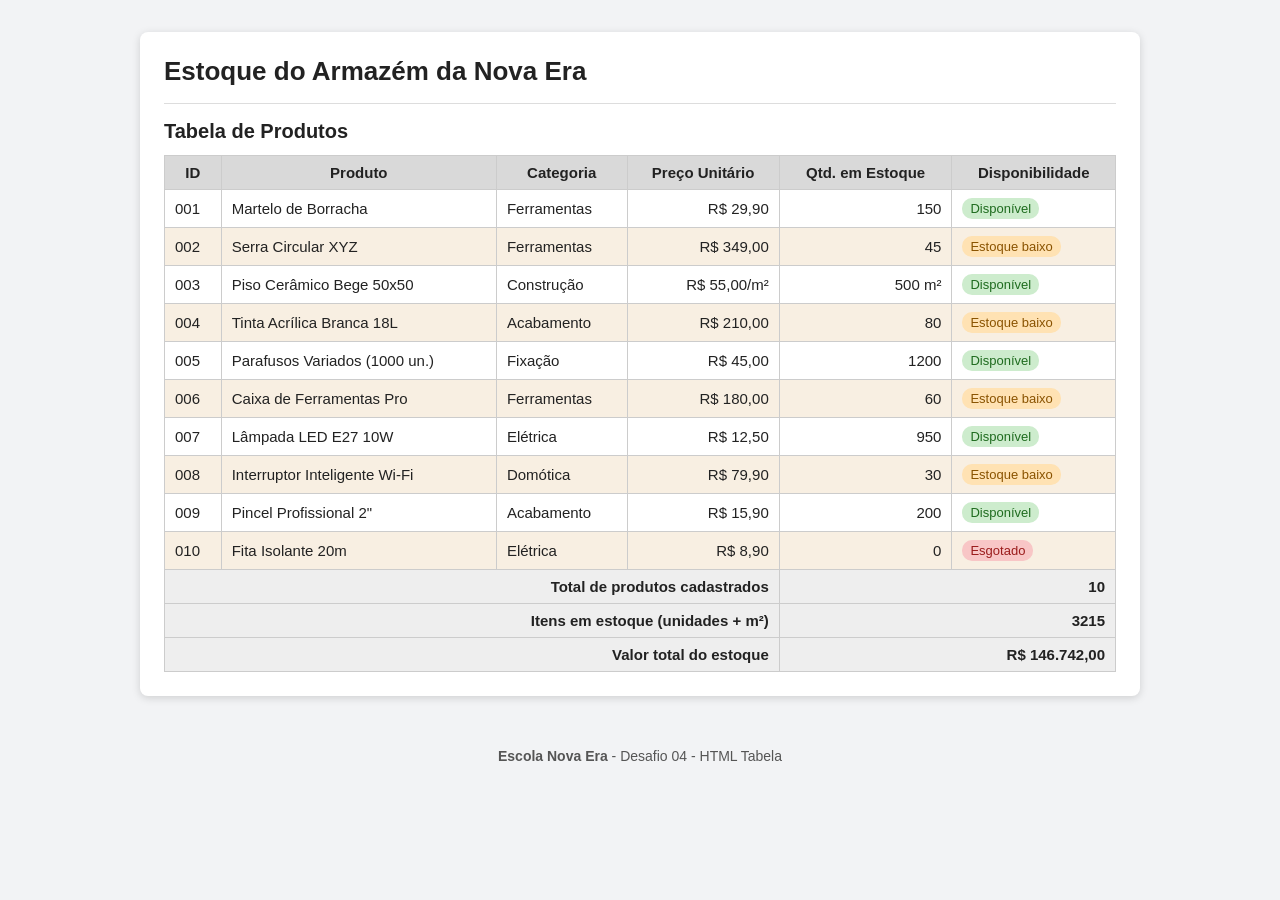
==== commit 2c95a837: "Add HTML and CSS for product table layout and styling" ====
--- a/index.html
+++ b/index.html
@@ -3,98 +3,132 @@
 <head>
     <meta charset="UTF-8">
     <meta name="viewport" content="width=device-width, initial-scale=1.0">
-    <title>Top 5 Animes</title>
+    <title>Estoque do Armazém da Nova Era</title>
     <link rel="stylesheet" href="style.css">
 </head>
 <body>
 
-    <header>
-        <p>Nova Era Anime Rankings</p>
-    </header>
+    <main>
+        <h1>Estoque do Armazém da Nova Era</h1>
 
-    <main>
-        <h1>Meu Top 5 de Animes</h1>
+        <div class="tabela-container">
+            <table>
+                <caption>Tabela de Produtos</caption>
 
-        <ol class="ranking">
-            <li>
-                <article class="card">
-                    <img src="img/attack-on-titan.jpg" alt="Pôster de Attack on Titan">
-                    <span class="posicao">1º</span>
-                    <h2>Attack on Titan</h2>
-                    <p class="nota">Nota: 10/10</p>
-                    <p>A humanidade vive cercada por muralhas para se proteger dos titãs. Eren vê a mãe ser devorada e entra para o exército. Da terceira temporada em diante a história vira de cabeça pra baixo e muda tudo que você achava que sabia.</p>
-                    <ul class="generos">
-                        <li>Ação</li>
-                        <li>Drama</li>
-                    </ul>
-                    <a href="https://myanimelist.net/anime/16498/Shingeki_no_Kyojin" target="_blank" rel="noopener">Mais informações</a>
-                </article>
-            </li>
+                <thead>
+                    <tr>
+                        <th scope="col">ID</th>
+                        <th scope="col">Produto</th>
+                        <th scope="col">Categoria</th>
+                        <th scope="col">Preço Unitário</th>
+                        <th scope="col">Qtd. em Estoque</th>
+                        <th scope="col">Disponibilidade</th>
+                    </tr>
+                </thead>
 
-            <li>
-                <article class="card">
-                    <img src="img/demon-slayer.jpg" alt="Pôster de Demon Slayer">
-                    <span class="posicao">2º</span>
-                    <h2>Demon Slayer</h2>
-                    <p class="nota">Nota: 9,5/10</p>
-                    <p>Tanjiro volta pra casa e encontra a família morta por um demônio. A irmã, Nezuko, sobrevive mas vira demônio também. A animação da Ufotable é o ponto alto, o episódio 19 da primeira temporada é absurdo.</p>
-                    <ul class="generos">
-                        <li>Ação</li>
-                        <li>Sobrenatural</li>
-                    </ul>
-                    <a href="https://myanimelist.net/anime/38000/Kimetsu_no_Yaiba" target="_blank" rel="noopener">Mais informações</a>
-                </article>
-            </li>
+                <tbody>
+                    <tr>
+                        <td>001</td>
+                        <th scope="row">Martelo de Borracha</th>
+                        <td>Ferramentas</td>
+                        <td class="numero">R$ 29,90</td>
+                        <td class="numero">150</td>
+                        <td><span class="status disponivel">Disponível</span></td>
+                    </tr>
+                    <tr>
+                        <td>002</td>
+                        <th scope="row">Serra Circular XYZ</th>
+                        <td>Ferramentas</td>
+                        <td class="numero">R$ 349,00</td>
+                        <td class="numero">45</td>
+                        <td><span class="status baixo">Estoque baixo</span></td>
+                    </tr>
+                    <tr>
+                        <td>003</td>
+                        <th scope="row">Piso Cerâmico Bege 50x50</th>
+                        <td>Construção</td>
+                        <td class="numero">R$ 55,00/m²</td>
+                        <td class="numero">500 m²</td>
+                        <td><span class="status disponivel">Disponível</span></td>
+                    </tr>
+                    <tr>
+                        <td>004</td>
+                        <th scope="row">Tinta Acrílica Branca 18L</th>
+                        <td>Acabamento</td>
+                        <td class="numero">R$ 210,00</td>
+                        <td class="numero">80</td>
+                        <td><span class="status baixo">Estoque baixo</span></td>
+                    </tr>
+                    <tr>
+                        <td>005</td>
+                        <th scope="row">Parafusos Variados (1000 un.)</th>
+                        <td>Fixação</td>
+                        <td class="numero">R$ 45,00</td>
+                        <td class="numero">1200</td>
+                        <td><span class="status disponivel">Disponível</span></td>
+                    </tr>
+                    <tr>
+                        <td>006</td>
+                        <th scope="row">Caixa de Ferramentas Pro</th>
+                        <td>Ferramentas</td>
+                        <td class="numero">R$ 180,00</td>
+                        <td class="numero">60</td>
+                        <td><span class="status baixo">Estoque baixo</span></td>
+                    </tr>
+                    <tr>
+                        <td>007</td>
+                        <th scope="row">Lâmpada LED E27 10W</th>
+                        <td>Elétrica</td>
+                        <td class="numero">R$ 12,50</td>
+                        <td class="numero">950</td>
+                        <td><span class="status disponivel">Disponível</span></td>
+                    </tr>
+                    <tr>
+                        <td>008</td>
+                        <th scope="row">Interruptor Inteligente Wi-Fi</th>
+                        <td>Domótica</td>
+                        <td class="numero">R$ 79,90</td>
+                        <td class="numero">30</td>
+                        <td><span class="status baixo">Estoque baixo</span></td>
+                    </tr>
+                    <tr>
+                        <td>009</td>
+                        <th scope="row">Pincel Profissional 2"</th>
+                        <td>Acabamento</td>
+                        <td class="numero">R$ 15,90</td>
+                        <td class="numero">200</td>
+                        <td><span class="status disponivel">Disponível</span></td>
+                    </tr>
+                    <tr>
+                        <td>010</td>
+                        <th scope="row">Fita Isolante 20m</th>
+                        <td>Elétrica</td>
+                        <td class="numero">R$ 8,90</td>
+                        <td class="numero">0</td>
+                        <td><span class="status esgotado">Esgotado</span></td>
+                    </tr>
+                </tbody>
 
-            <li>
-                <article class="card">
-                    <img src="img/one-piece.jpg" alt="Pôster de One Piece">
-                    <span class="posicao">3º</span>
-                    <h2>One Piece</h2>
-                    <p class="nota">Nota: 9/10</p>
-                    <p>Luffy quer encontrar o One Piece e virar o Rei dos Piratas. São mais de mil episódios, então assusta no começo, mas arcos como Enies Lobby e Marineford compensam cada hora.</p>
-                    <ul class="generos">
-                        <li>Aventura</li>
-                        <li>Fantasia</li>
-                    </ul>
-                    <a href="https://myanimelist.net/anime/21/One_Piece" target="_blank" rel="noopener">Mais informações</a>
-                </article>
-            </li>
-
-            <li>
-                <article class="card">
-                    <img src="img/jujutsu-kaisen.jpg" alt="Pôster de Jujutsu Kaisen">
-                    <span class="posicao">4º</span>
-                    <h2>Jujutsu Kaisen</h2>
-                    <p class="nota">Nota: 8,5/10</p>
-                    <p>Yuji Itadori engole um dedo amaldiçoado do Sukuna e passa a dividir o corpo com ele. Entra na escola de feiticeiros e começa a caçar maldições. As lutas são muito bem feitas e o Gojo rouba a cena.</p>
-                    <ul class="generos">
-                        <li>Ação</li>
-                        <li>Sobrenatural</li>
-                    </ul>
-                    <a href="https://myanimelist.net/anime/40748/Jujutsu_Kaisen" target="_blank" rel="noopener">Mais informações</a>
-                </article>
-            </li>
-
-            <li>
-                <article class="card">
-                    <img src="img/spy-x-family.jpg" alt="Pôster de Spy x Family">
-                    <span class="posicao">5º</span>
-                    <h2>Spy x Family</h2>
-                    <p class="nota">Nota: 8/10</p>
-                    <p>Um espião precisa montar uma família falsa pra cumprir uma missão. Ele adota a Anya, que lê mentes, e casa com a Yor, que é assassina. Ninguém sabe o segredo do outro. É o mais leve da lista e bom pra ver sem compromisso.</p>
-                    <ul class="generos">
-                        <li>Comédia</li>
-                        <li>Ação</li>
-                    </ul>
-                    <a href="https://myanimelist.net/anime/50265/Spy_x_Family" target="_blank" rel="noopener">Mais informações</a>
-                </article>
-            </li>
-        </ol>
+                <tfoot>
+                    <tr>
+                        <th scope="row" colspan="4">Total de produtos cadastrados</th>
+                        <td class="numero" colspan="2">10</td>
+                    </tr>
+                    <tr>
+                        <th scope="row" colspan="4">Itens em estoque (unidades + m²)</th>
+                        <td class="numero" colspan="2">3215</td>
+                    </tr>
+                    <tr>
+                        <th scope="row" colspan="4">Valor total do estoque</th>
+                        <td class="numero" colspan="2">R$ 146.742,00</td>
+                    </tr>
+                </tfoot>
+            </table>
+        </div>
     </main>
 
     <footer>
-        <p>Desafio 02 - Formação Web</p>
+        <p><strong>Escola Nova Era</strong> - Desafio 04 - HTML Tabela</p>
     </footer>
 
 </body>
--- a/style.css
+++ b/style.css
@@ -10,99 +10,103 @@
     color: #222;
 }
 
-header {
+main {
+    max-width: 1000px;
+    margin: 32px auto;
+    padding: 24px;
     background-color: #fff;
-    padding: 16px;
-    text-align: center;
-    font-size: 18px;
+    border-radius: 8px;
+    box-shadow: 0 2px 8px rgba(0, 0, 0, 0.15);
+}
+
+h1 {
+    font-size: 26px;
+    padding-bottom: 16px;
+    margin-bottom: 16px;
     border-bottom: 1px solid #ddd;
 }
 
-main {
-    max-width: 1100px;
-    margin: 0 auto;
-    padding: 32px 16px;
+.tabela-container {
+    overflow-x: auto;
 }
 
-h1 {
-    text-align: center;
-    margin-bottom: 32px;
+table {
+    width: 100%;
+    border-collapse: collapse;
+    font-size: 15px;
 }
 
-.ranking {
-    list-style: none;
-    display: flex;
-    flex-wrap: wrap;
-    justify-content: center;
-    gap: 20px;
+caption {
+    text-align: left;
+    font-size: 20px;
+    font-weight: bold;
+    margin-bottom: 12px;
 }
 
-.card {
-    width: 190px;
-    height: 100%;
-    background-color: #fff;
-    border-radius: 8px;
-    padding: 14px;
-    box-shadow: 0 2px 8px rgba(0, 0, 0, 0.15);
+th,
+td {
+    border: 1px solid #ccc;
+    padding: 8px 10px;
+    text-align: left;
 }
 
-.card img {
-    display: block;
-    width: 100%;
-    height: 240px;
-    object-fit: cover;
-    border-radius: 4px;
+thead th {
+    background-color: #d9d9d9;
+    text-align: center;
 }
 
-.posicao {
-    display: block;
-    text-align: center;
-    font-weight: bold;
-    margin-top: 10px;
+tbody th {
+    font-weight: normal;
 }
 
-.card h2 {
-    font-size: 20px;
-    margin: 4px 0;
+tbody tr:nth-child(even) {
+    background-color: #f8efe2;
 }
 
-.nota {
-    font-weight: bold;
-    color: #d68a00;
-    margin-bottom: 8px;
+tbody tr:hover {
+    background-color: #e8f0fb;
 }
 
-.card p {
-    font-size: 14px;
-    line-height: 1.4;
+.numero {
+    text-align: right;
+    white-space: nowrap;
 }
 
-.generos {
-    list-style: none;
-    display: flex;
-    gap: 6px;
-    margin: 12px 0;
-}
-
-.generos li {
-    font-size: 12px;
-    background-color: #e8e8e8;
-    padding: 4px 8px;
+.status {
+    display: inline-block;
+    font-size: 13px;
+    padding: 3px 8px;
     border-radius: 10px;
 }
 
-.card a {
-    color: #1a5fb4;
-    font-size: 14px;
+.disponivel {
+    background-color: #cdeccd;
+    color: #1e6b1e;
 }
 
-.card a:hover {
-    text-decoration: none;
+.baixo {
+    background-color: #ffe2b3;
+    color: #8a5300;
+}
+
+.esgotado {
+    background-color: #f8c6c6;
+    color: #9b1c1c;
+}
+
+tfoot th,
+tfoot td {
+    background-color: #eee;
+    font-weight: bold;
+}
+
+tfoot th {
+    text-align: right;
 }
 
 footer {
     text-align: center;
     padding: 20px;
-    font-size: 13px;
-    color: #777;
+    font-size: 14px;
+    color: #555;
 }
